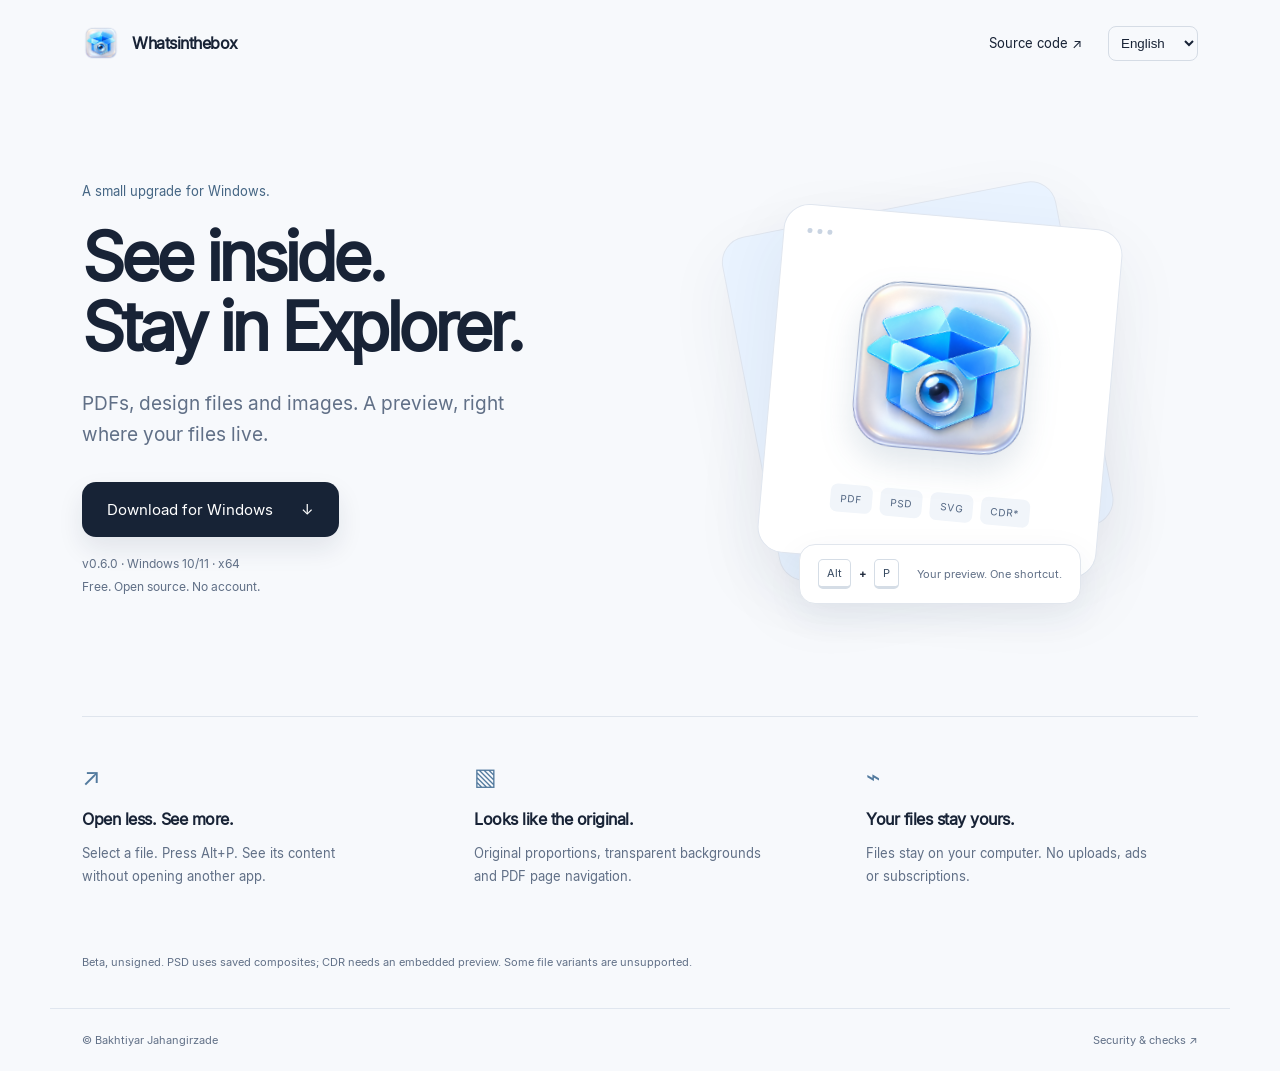
==== website/index.html @ a30ff637 "Add local font specimens and full-height installer portrait" ====
<!doctype html>
<html lang="en"><head><meta charset="utf-8"><meta name="viewport" content="width=device-width,initial-scale=1"><meta name="description" content="Free, open-source Windows file previews. PDF, PSD, SVG, images and saved CDR previews."><title>Whatsinthebox — See inside your files</title><link rel="icon" href="assets/icon.png"><link rel="stylesheet" href="style.css"></head>
<body><nav><a class="brand" href="./"><img src="assets/icon.png" alt="" width="38" height="38">Whatsinthebox</a><div><a class="source" href="https://github.com/bakhtiyarjahangirzade/Whatsinthebox" data-i="source">Source code ↗</a><select id="language" aria-label="Language"><option value="en">English</option><option value="ru">Русский</option><option value="de">Deutsch</option><option value="zh">简体中文</option><option value="tr">Türkçe</option></select></div></nav>
<main><section class="hero"><div class="intro"><p class="eyebrow" data-i="eyebrow">A small upgrade for Windows.</p><h1 data-i="title">See inside.<br>Stay in Explorer.</h1><p class="description" data-i="description">PDFs, design files and images. A preview, right where your files live.</p><a id="download" class="download" href="https://github.com/bakhtiyarjahangirzade/Whatsinthebox/releases/download/v0.6.0/Whatsinthebox-0.6.0-Setup.exe"><span data-i="download">Download for Windows</span><span aria-hidden="true">↓</span></a><p class="requirements"><span id="version">v0.6.0</span> · Windows 10/11 · x64<br><span data-i="free">Free. Open source. No account.</span></p></div><div class="visual" aria-label="Illustration of file previews"><div class="sheet back"></div><div class="sheet front"><div class="paperbar"><i></i><i></i><i></i></div><img src="assets/icon.png" alt="Whatsinthebox" width="210" height="210"><div class="formatline"><span>PDF</span><span>PSD</span><span>SVG</span><span>CDR*</span></div></div><div class="shortcut"><kbd>Alt</kbd><b>+</b><kbd>P</kbd><span data-i="shortcut">Your preview. One shortcut.</span></div></div></section>
<section class="details"><article><span class="symbol">↗</span><h2 data-i="oneTitle">Open less. See more.</h2><p data-i="oneBody">Select a file. Press Alt+P. See its content without opening another app.</p></article><article><span class="symbol">▧</span><h2 data-i="twoTitle">Looks like the original.</h2><p data-i="twoBody">Original proportions, transparent backgrounds and PDF page navigation.</p></article><article><span class="symbol">⌁</span><h2 data-i="threeTitle">Your files stay yours.</h2><p data-i="threeBody">Files stay on your computer. No uploads, ads or subscriptions.</p></article></section>
<p class="fineprint" data-i="limits">Beta, unsigned. PSD uses saved composites; CDR needs an embedded preview. Some file variants are unsupported.</p></main>
<footer><span>© Bakhtiyar Jahangirzade</span><a href="https://github.com/bakhtiyarjahangirzade/Whatsinthebox/blob/main/docs/SECURITY-CHECKS.md" data-i="security">Security & checks ↗</a></footer><script src="app.js"></script></body></html>
---- website/style.css ----
@font-face{font-family:Inter;src:url(assets/Inter.ttf);font-display:swap}*{box-sizing:border-box}body{margin:0;color:#182336;background:#f7f9fc;font-family:Inter,-apple-system,BlinkMacSystemFont,"Segoe UI",sans-serif}a{color:inherit;text-decoration:none}nav,footer{max-width:1180px;margin:auto;display:flex;align-items:center;justify-content:space-between;padding:24px 32px}nav .brand{display:flex;align-items:center;gap:12px;font-weight:650;letter-spacing:-.5px}nav>div{display:flex;gap:26px;align-items:center}.source{font-size:13px}select{background:transparent;border:1px solid #d5dce5;border-radius:8px;padding:8px;color:inherit;cursor:pointer}main{max-width:1180px;margin:auto;padding:0 32px}.hero{display:grid;grid-template-columns:1.05fr 1fr;gap:60px;align-items:center;min-height:630px;padding:54px 0 74px}.eyebrow{color:#456684;font-size:13px;margin:0 0 24px}h1{font-size:clamp(45px,5.2vw,72px);font-weight:650;line-height:1.05;letter-spacing:-4px;margin:0 0 26px}.description{font-size:19px;line-height:1.6;color:#617087;max-width:430px;margin:0 0 32px}.download{display:inline-flex;gap:28px;align-items:center;background:#172336;color:#fff;padding:18px 25px;border-radius:14px;font-size:15px;box-shadow:0 12px 26px #14244018;transition:transform .18s,background .18s}.download:hover{background:#26507c;transform:translateY(-2px)}.requirements{font-size:12px;line-height:1.9;color:#617087;margin:16px 0 0}.visual{height:430px;position:relative;display:flex;align-items:center;justify-content:center}.sheet{position:absolute;width:340px;height:350px;border-radius:26px;background:#fff;border:1px solid #e0e6ef;box-shadow:0 26px 70px #263b5712}.sheet.back{transform:rotate(-11deg) translate(-20px,-14px);background:#e9f3ff}.sheet.front{transform:rotate(5deg);display:flex;align-items:center;flex-direction:column;padding:23px}.paperbar{display:flex;gap:5px;align-self:flex-start;margin-bottom:18px}.paperbar i{width:5px;height:5px;border-radius:50%;background:#c9d4e2}.sheet img{object-fit:contain;filter:drop-shadow(0 16px 16px #2b557524)}.formatline{display:flex;gap:8px;margin-top:19px;font-size:10px;letter-spacing:1px;color:#526682}.formatline span{padding:8px 10px;background:#f1f5fa;border-radius:7px}.shortcut{position:absolute;bottom:2px;background:#fff;border:1px solid #e1e6ed;border-radius:16px;padding:14px 18px;display:flex;align-items:center;gap:8px;font-size:11px;box-shadow:0 12px 36px #1c3a6410}.shortcut span{margin-left:10px;color:#617087}kbd{font-family:inherit;border:1px solid #d5dde6;border-bottom-width:3px;border-radius:5px;padding:6px 8px;color:#384b62}.details{border-top:1px solid #dfe5ed;display:grid;grid-template-columns:repeat(3,1fr);gap:60px;padding:45px 0}.details h2{font-size:16px;letter-spacing:-.5px;margin:18px 0 12px}.details p{font-size:13px;line-height:1.8;color:#617087;max-width:290px}.symbol{font-size:24px;color:#527a9e}.fineprint{font-size:11px;line-height:1.8;color:#617087;max-width:760px;margin:6px 0 35px}footer{border-top:1px solid #e0e6ef;font-size:11px;color:#617087}a:focus-visible,select:focus-visible{outline:3px solid #007aff;outline-offset:5px}a:hover{text-decoration:underline}.download:hover{text-decoration:none}*{scrollbar-color:#a9b9cc #f7f9fc;scrollbar-width:thin}@media(max-width:760px){nav,footer{padding:20px}.source{display:none}main{padding:0 24px}.hero{grid-template-columns:1fr;gap:30px;padding:48px 0 35px;text-align:center}.intro{display:flex;flex-direction:column;align-items:center}h1{letter-spacing:-2px}.description{font-size:17px}.visual{height:370px}.sheet{width:280px;height:300px}.sheet img{width:170px;height:170px}.shortcut{font-size:10px;padding:10px}.details{grid-template-columns:1fr;gap:24px;padding:30px 0}.details article{max-width:450px}.details p{max-width:unset}.fineprint{font-size:11px}footer{gap:25px;align-items:flex-start}.download{width:100%;max-width:350px;justify-content:space-between}}@media(prefers-reduced-motion:reduce){*{transition:none!important}}
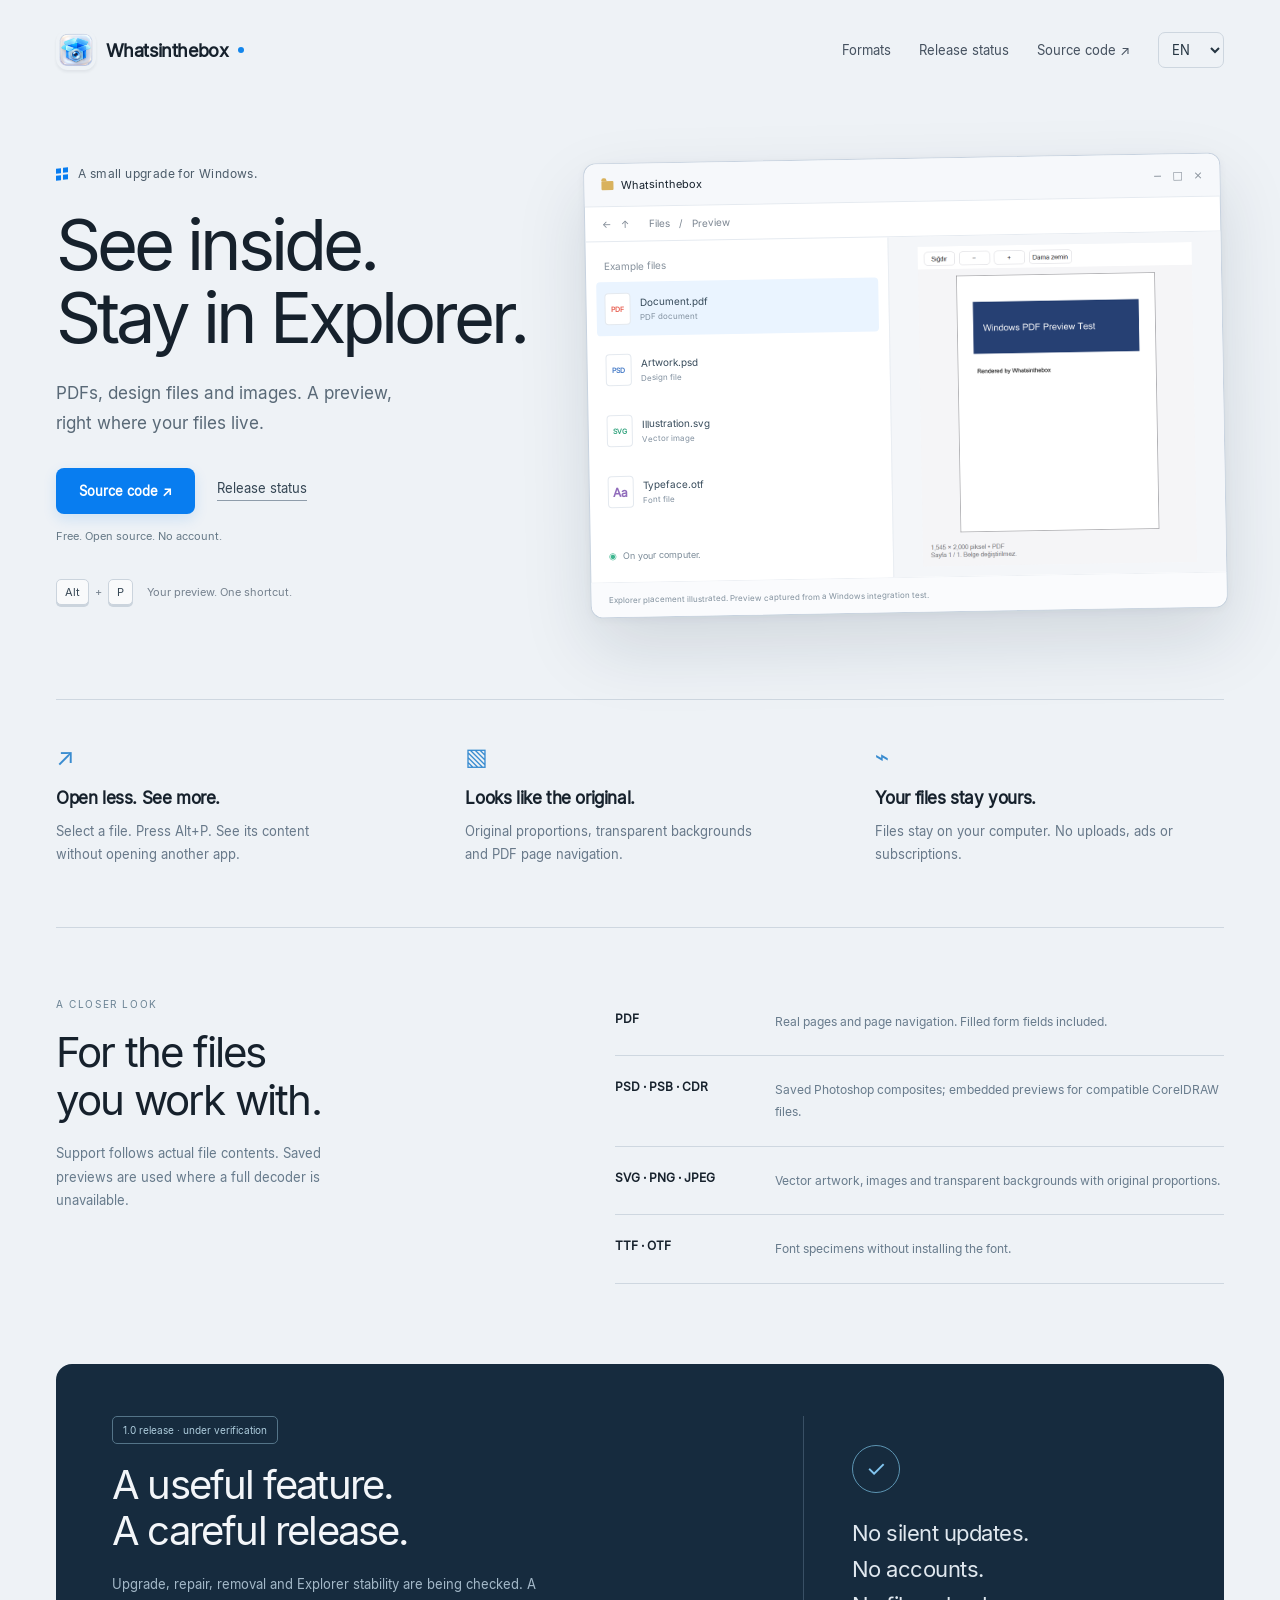
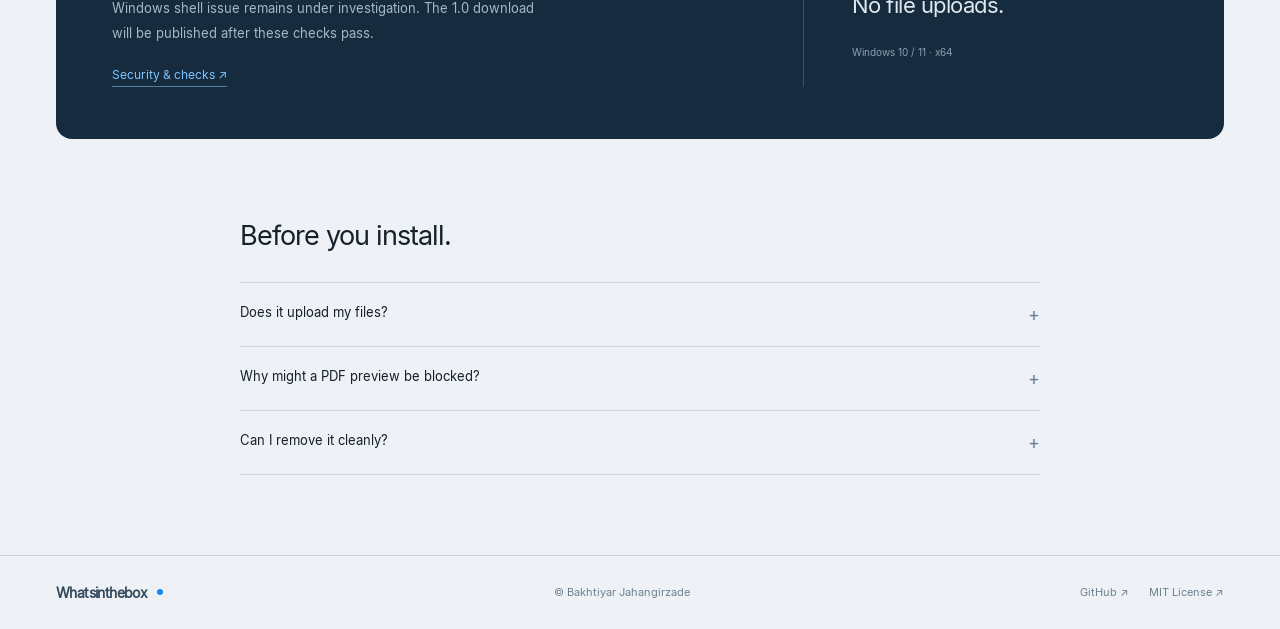
==== commit 21134cf9: "Prepare release verification, simplify packaging, and refresh project presentation" ====
--- a/website/index.html
+++ b/website/index.html
@@ -1,7 +1,26 @@
 <!doctype html>
-<html lang="en"><head><meta charset="utf-8"><meta name="viewport" content="width=device-width,initial-scale=1"><meta name="description" content="Free, open-source Windows file previews. PDF, PSD, SVG, images and saved CDR previews."><title>Whatsinthebox — See inside your files</title><link rel="icon" href="assets/icon.png"><link rel="stylesheet" href="style.css"></head>
-<body><nav><a class="brand" href="./"><img src="assets/icon.png" alt="" width="38" height="38">Whatsinthebox</a><div><a class="source" href="https://github.com/bakhtiyarjahangirzade/Whatsinthebox" data-i="source">Source code ↗</a><select id="language" aria-label="Language"><option value="en">English</option><option value="ru">Русский</option><option value="de">Deutsch</option><option value="zh">简体中文</option><option value="tr">Türkçe</option></select></div></nav>
-<main><section class="hero"><div class="intro"><p class="eyebrow" data-i="eyebrow">A small upgrade for Windows.</p><h1 data-i="title">See inside.<br>Stay in Explorer.</h1><p class="description" data-i="description">PDFs, design files and images. A preview, right where your files live.</p><a id="download" class="download" href="https://github.com/bakhtiyarjahangirzade/Whatsinthebox/releases/download/v0.6.0/Whatsinthebox-0.6.0-Setup.exe"><span data-i="download">Download for Windows</span><span aria-hidden="true">↓</span></a><p class="requirements"><span id="version">v0.6.0</span> · Windows 10/11 · x64<br><span data-i="free">Free. Open source. No account.</span></p></div><div class="visual" aria-label="Illustration of file previews"><div class="sheet back"></div><div class="sheet front"><div class="paperbar"><i></i><i></i><i></i></div><img src="assets/icon.png" alt="Whatsinthebox" width="210" height="210"><div class="formatline"><span>PDF</span><span>PSD</span><span>SVG</span><span>CDR*</span></div></div><div class="shortcut"><kbd>Alt</kbd><b>+</b><kbd>P</kbd><span data-i="shortcut">Your preview. One shortcut.</span></div></div></section>
-<section class="details"><article><span class="symbol">↗</span><h2 data-i="oneTitle">Open less. See more.</h2><p data-i="oneBody">Select a file. Press Alt+P. See its content without opening another app.</p></article><article><span class="symbol">▧</span><h2 data-i="twoTitle">Looks like the original.</h2><p data-i="twoBody">Original proportions, transparent backgrounds and PDF page navigation.</p></article><article><span class="symbol">⌁</span><h2 data-i="threeTitle">Your files stay yours.</h2><p data-i="threeBody">Files stay on your computer. No uploads, ads or subscriptions.</p></article></section>
-<p class="fineprint" data-i="limits">Beta, unsigned. PSD uses saved composites; CDR needs an embedded preview. Some file variants are unsupported.</p></main>
-<footer><span>© Bakhtiyar Jahangirzade</span><a href="https://github.com/bakhtiyarjahangirzade/Whatsinthebox/blob/main/docs/SECURITY-CHECKS.md" data-i="security">Security & checks ↗</a></footer><script src="app.js"></script></body></html>+<html lang="en">
+<head>
+ <meta charset="utf-8"><meta name="viewport" content="width=device-width,initial-scale=1">
+ <meta name="description" content="Whatsinthebox brings local file previews to Windows Explorer. Free, open source, and designed to stay out of your way.">
+ <meta name="theme-color" content="#eef2f6"><meta property="og:title" content="Whatsinthebox — See inside. Stay in Explorer.">
+ <meta property="og:description" content="Local previews for PDFs, artwork, images and fonts. Built for Windows.">
+ <title>Whatsinthebox — Windows file previews</title><link rel="icon" href="assets/icon.png">
+ <link rel="preload" href="assets/Inter.ttf" as="font" type="font/ttf" crossorigin><link rel="stylesheet" href="style.css">
+</head>
+<body>
+<a class="skip" href="#main">Skip to content</a>
+<header class="navigation"><a class="brand" href="/" aria-label="Whatsinthebox home"><img src="assets/icon.png" width="40" height="40" alt="">Whatsinthebox<span class="brand-dot"></span></a><nav aria-label="Main"><a href="#formats" data-i="formats">Formats</a><a href="#release" data-i="releaseNav">Release status</a><a class="github" href="https://github.com/bakhtiyarjahangirzade/Whatsinthebox" data-i="source">Source code ↗</a><select id="language" aria-label="Language"><option value="en">EN</option><option value="ru">RU</option><option value="de">DE</option><option value="zh">中文</option><option value="tr">TR</option></select></nav></header>
+<main id="main">
+ <section class="hero">
+  <div class="hero-copy"><div class="platform"><span class="windows-mark" aria-hidden="true"><i></i><i></i><i></i><i></i></span><span data-i="eyebrow">A small upgrade for Windows.</span></div><h1 data-i="title">See inside.<br>Stay in Explorer.</h1><p class="lede" data-i="description">PDFs, design files and images. A preview, right where your files live.</p><div class="actions"><a class="primary" id="download" href="https://github.com/bakhtiyarjahangirzade/Whatsinthebox" data-i="source">Source code ↗</a><a class="secondary" href="#release" data-i="releaseNav">Release status</a></div><p class="micro" data-i="free">Free. Open source. No account.</p><div class="shortcut"><kbd>Alt</kbd><span>+</span><kbd>P</kbd><span data-i="shortcut">Your preview. One shortcut.</span></div></div>
+  <figure class="product"><div class="window-head"><span class="window-title"><span class="folder" aria-hidden="true"></span>Whatsinthebox</span><span class="window-controls" aria-hidden="true">− &nbsp; □ &nbsp; ×</span></div><div class="window-address"><span aria-hidden="true">← &nbsp; ↑</span><span>Files &nbsp; / &nbsp; Preview</span></div><div class="window-content"><div class="sample-files"><div class="sample-heading" data-i="sampleFiles">Example files</div><div class="file selected"><span class="file-icon pdf">PDF</span><span>Document.pdf<small>PDF document</small></span></div><div class="file"><span class="file-icon psd">PSD</span><span>Artwork.psd<small>Design file</small></span></div><div class="file"><span class="file-icon svg">SVG</span><span>Illustration.svg<small>Vector image</small></span></div><div class="file"><span class="file-icon font">Aa</span><span>Typeface.otf<small>Font file</small></span></div><div class="local-note"><span aria-hidden="true">◉</span><span data-i="local">On your computer.</span></div></div><div class="preview"><img src="assets/preview.png" alt="PDF preview control captured during a Windows integration test" width="650" height="760"></div></div><figcaption data-i="capture">Explorer placement illustrated. Preview image captured from a Windows integration test.</figcaption></figure>
+ </section>
+ <section class="benefits" aria-label="Features"><article><span class="feature-icon" aria-hidden="true">↗</span><h2 data-i="oneTitle">Open less. See more.</h2><p data-i="oneBody">Select a file. Press Alt+P. See its content without opening another app.</p></article><article><span class="feature-icon" aria-hidden="true">▧</span><h2 data-i="twoTitle">Looks like the original.</h2><p data-i="twoBody">Original proportions, transparent backgrounds and PDF page navigation.</p></article><article><span class="feature-icon" aria-hidden="true">⌁</span><h2 data-i="threeTitle">Your files stay yours.</h2><p data-i="threeBody">Files stay on your computer. No uploads, ads or subscriptions.</p></article></section>
+ <section id="formats" class="formats"><div><p class="eyebrow" data-i="formatEyebrow">A closer look</p><h2 data-i="formatTitle">For the files<br>you work with.</h2><p data-i="formatNote">Support follows the file's actual contents. Saved previews are used where a full decoder is unavailable.</p></div><dl><div><dt>PDF</dt><dd data-i="pdfDescription">Real pages and page navigation. Filled form fields included.</dd></div><div><dt>PSD · PSB · CDR</dt><dd data-i="designDescription">Saved composites for Photoshop; embedded previews for compatible CorelDRAW files.</dd></div><div><dt>SVG · PNG · JPEG</dt><dd data-i="imageDescription">Vector artwork, images and transparent backgrounds, with original proportions.</dd></div><div><dt>TTF · OTF</dt><dd data-i="fontDescription">A font specimen, without installing the font.</dd></div></dl></section>
+ <section id="release" class="release"><div><span class="status-label" data-i="status">1.0 release · under verification</span><h2 data-i="releaseTitle">A useful feature.<br>A careful release.</h2><p data-i="releaseBody">The next installer is being checked for upgrade, repair, removal and Explorer stability. A Windows shell issue remains under investigation. A 1.0 download will be published after those checks pass.</p><a href="https://github.com/bakhtiyarjahangirzade/Whatsinthebox/blob/main/docs/verification.md" data-i="security">Security & checks ↗</a></div><aside><span class="release-symbol" aria-hidden="true">✓</span><p data-i="releaseAside">No silent updates.<br>No accounts.<br>No file uploads.</p><span class="release-platform">Windows 10 / 11 · x64</span></aside></section>
+ <section class="faq"><h2 data-i="faqTitle">Before you install.</h2><details><summary data-i="faq1">Does it upload my files?</summary><p data-i="faq1Answer">No. Preview rendering stays local. The update checker only requests public release metadata from GitHub.</p></details><details><summary data-i="faq2">Why might a PDF preview be blocked?</summary><p data-i="faq2Answer">Windows can block downloaded files before invoking a preview handler. A per-file permission action is available for PDFs you trust. Password-protected and damaged files may need separate handling.</p></details><details><summary data-i="faq3">Can I remove it cleanly?</summary><p data-i="faq3Answer">The installer includes an uninstaller and restores the preview registrations it replaced. The new release must pass clean-install, upgrade, repair and removal checks before 1.0.</p></details></section>
+</main>
+<footer><a class="brand" href="/">Whatsinthebox<span class="brand-dot"></span></a><span>© Bakhtiyar Jahangirzade</span><div><a href="https://github.com/bakhtiyarjahangirzade/Whatsinthebox">GitHub ↗</a><a href="https://github.com/bakhtiyarjahangirzade/Whatsinthebox/blob/main/LICENSE">MIT License ↗</a></div></footer>
+<script src="app.js" defer></script>
+</body></html>
--- a/website/style.css
+++ b/website/style.css
@@ -1 +1,4 @@
-@font-face{font-family:Inter;src:url(assets/Inter.ttf);font-display:swap}*{box-sizing:border-box}body{margin:0;color:#182336;background:#f7f9fc;font-family:Inter,-apple-system,BlinkMacSystemFont,"Segoe UI",sans-serif}a{color:inherit;text-decoration:none}nav,footer{max-width:1180px;margin:auto;display:flex;align-items:center;justify-content:space-between;padding:24px 32px}nav .brand{display:flex;align-items:center;gap:12px;font-weight:650;letter-spacing:-.5px}nav>div{display:flex;gap:26px;align-items:center}.source{font-size:13px}select{background:transparent;border:1px solid #d5dce5;border-radius:8px;padding:8px;color:inherit;cursor:pointer}main{max-width:1180px;margin:auto;padding:0 32px}.hero{display:grid;grid-template-columns:1.05fr 1fr;gap:60px;align-items:center;min-height:630px;padding:54px 0 74px}.eyebrow{color:#456684;font-size:13px;margin:0 0 24px}h1{font-size:clamp(45px,5.2vw,72px);font-weight:650;line-height:1.05;letter-spacing:-4px;margin:0 0 26px}.description{font-size:19px;line-height:1.6;color:#617087;max-width:430px;margin:0 0 32px}.download{display:inline-flex;gap:28px;align-items:center;background:#172336;color:#fff;padding:18px 25px;border-radius:14px;font-size:15px;box-shadow:0 12px 26px #14244018;transition:transform .18s,background .18s}.download:hover{background:#26507c;transform:translateY(-2px)}.requirements{font-size:12px;line-height:1.9;color:#617087;margin:16px 0 0}.visual{height:430px;position:relative;display:flex;align-items:center;justify-content:center}.sheet{position:absolute;width:340px;height:350px;border-radius:26px;background:#fff;border:1px solid #e0e6ef;box-shadow:0 26px 70px #263b5712}.sheet.back{transform:rotate(-11deg) translate(-20px,-14px);background:#e9f3ff}.sheet.front{transform:rotate(5deg);display:flex;align-items:center;flex-direction:column;padding:23px}.paperbar{display:flex;gap:5px;align-self:flex-start;margin-bottom:18px}.paperbar i{width:5px;height:5px;border-radius:50%;background:#c9d4e2}.sheet img{object-fit:contain;filter:drop-shadow(0 16px 16px #2b557524)}.formatline{display:flex;gap:8px;margin-top:19px;font-size:10px;letter-spacing:1px;color:#526682}.formatline span{padding:8px 10px;background:#f1f5fa;border-radius:7px}.shortcut{position:absolute;bottom:2px;background:#fff;border:1px solid #e1e6ed;border-radius:16px;padding:14px 18px;display:flex;align-items:center;gap:8px;font-size:11px;box-shadow:0 12px 36px #1c3a6410}.shortcut span{margin-left:10px;color:#617087}kbd{font-family:inherit;border:1px solid #d5dde6;border-bottom-width:3px;border-radius:5px;padding:6px 8px;color:#384b62}.details{border-top:1px solid #dfe5ed;display:grid;grid-template-columns:repeat(3,1fr);gap:60px;padding:45px 0}.details h2{font-size:16px;letter-spacing:-.5px;margin:18px 0 12px}.details p{font-size:13px;line-height:1.8;color:#617087;max-width:290px}.symbol{font-size:24px;color:#527a9e}.fineprint{font-size:11px;line-height:1.8;color:#617087;max-width:760px;margin:6px 0 35px}footer{border-top:1px solid #e0e6ef;font-size:11px;color:#617087}a:focus-visible,select:focus-visible{outline:3px solid #007aff;outline-offset:5px}a:hover{text-decoration:underline}.download:hover{text-decoration:none}*{scrollbar-color:#a9b9cc #f7f9fc;scrollbar-width:thin}@media(max-width:760px){nav,footer{padding:20px}.source{display:none}main{padding:0 24px}.hero{grid-template-columns:1fr;gap:30px;padding:48px 0 35px;text-align:center}.intro{display:flex;flex-direction:column;align-items:center}h1{letter-spacing:-2px}.description{font-size:17px}.visual{height:370px}.sheet{width:280px;height:300px}.sheet img{width:170px;height:170px}.shortcut{font-size:10px;padding:10px}.details{grid-template-columns:1fr;gap:24px;padding:30px 0}.details article{max-width:450px}.details p{max-width:unset}.fineprint{font-size:11px}footer{gap:25px;align-items:flex-start}.download{width:100%;max-width:350px;justify-content:space-between}}@media(prefers-reduced-motion:reduce){*{transition:none!important}}+@font-face{font-family:Inter;src:url('assets/Inter.ttf') format('truetype');font-display:swap}*{box-sizing:border-box}html{scroll-behavior:smooth;scroll-padding-top:90px}body{margin:0;background:#eef2f6;color:#16212c;font-family:Inter,system-ui,sans-serif;-webkit-font-smoothing:antialiased}a{color:inherit;text-decoration:none}button,a,select,summary{-webkit-tap-highlight-color:transparent}a,select,summary{cursor:pointer}a:focus-visible,select:focus-visible,summary:focus-visible{outline:3px solid #087df0;outline-offset:5px;border-radius:4px}.skip{position:fixed;top:8px;left:8px;background:#142331;color:white;padding:12px;z-index:10;transform:translateY(-150%)}.skip:focus{transform:none}.navigation{max-width:1360px;margin:auto;display:flex;align-items:center;justify-content:space-between;padding:30px 56px}.brand{display:flex;gap:10px;align-items:center;font-weight:650;font-size:18px;letter-spacing:-.6px}.brand img{border-radius:12px;box-shadow:0 2px 3px #202b3612}.brand-dot{width:6px;height:6px;border-radius:50%;background:#1386ec;align-self:center}nav{display:flex;align-items:center;gap:28px;font-size:13px;color:#465260}nav a:hover{color:#087df0}select{border:1px solid #cdd6df;padding:8px 9px;background:transparent;border-radius:7px;font:inherit;color:#253542}main{max-width:1360px;margin:auto;padding:0 56px}.hero{display:grid;grid-template-columns:.86fr 1.14fr;gap:50px;align-items:center;padding:58px 0 86px}.platform{display:flex;align-items:center;gap:10px;color:#4c5c6a;font-size:12px;letter-spacing:.4px}.windows-mark{display:grid;grid-template-columns:5px 5px;gap:2px;transform:skewY(-8deg)}.windows-mark i{height:5px;background:#087df0}.hero h1{font-size:clamp(46px,5.5vw,76px);font-weight:560;letter-spacing:-4px;line-height:1.04;margin:27px 0 25px}.lede{font-size:17px;line-height:1.75;color:#596977;max-width:360px;margin:0}.actions{display:flex;align-items:center;gap:22px;margin:29px 0 15px}.primary{background:#087df0;color:white;padding:15px 23px;border-radius:8px;font-weight:600;font-size:13px;box-shadow:0 5px 14px #087df024;transition:background .2s,transform .2s}.primary:hover{background:#0066d1;transform:translateY(-2px)}.secondary{font-size:13px;color:#354654;border-bottom:1px solid #8e9caa;padding-bottom:4px}.micro{font-size:11px;color:#667987}.shortcut{display:flex;align-items:center;gap:6px;margin-top:36px;font-size:11px;color:#75818e}.shortcut span:last-child{margin-left:8px}kbd{font-family:inherit;background:#f9fafb;border:1px solid #cbd4dd;box-shadow:0 2px #cbd4dd;padding:5px 8px;border-radius:5px;color:#354654;font-size:11px}.product{margin:0;box-shadow:0 30px 70px #10294121,0 2px 8px #1029410c;border:1px solid #c7d2df;border-radius:12px;background:#fff;transform:rotate(-1deg)}.window-head{display:flex;justify-content:space-between;align-items:center;padding:14px 17px;font-size:11px;background:#f6f8fb;border-radius:12px 12px 0 0}.window-title{display:flex;align-items:center;gap:7px}.folder{width:12px;height:9px;background:#d9b25d;border-radius:1px;position:relative}.folder:before{content:'';position:absolute;left:0;top:-3px;width:5px;height:3px;background:#d9b25d;border-radius:2px 2px 0 0}.window-controls{color:#87909a;font-family:system-ui}.window-address{display:flex;gap:20px;padding:11px 17px;border-top:1px solid #e5eaf0;border-bottom:1px solid #e5eaf0;color:#7b8591;font-size:10px}.window-content{display:grid;grid-template-columns:.95fr 1.05fr;min-height:330px}.sample-files{padding:18px 10px 12px}.sample-heading{font-size:10px;color:#86919c;padding:0 8px 10px}.file{display:flex;gap:9px;align-items:center;padding:11px 8px;font-size:10px;border-radius:4px;color:#364a5a;margin-bottom:7px}.file.selected{background:#eaf4ff}.file small{display:block;font-size:8px;margin-top:4px;color:#81909f}.file-icon{width:26px;height:32px;border-radius:4px;background:#fff;border:1px solid #e4e9ef;display:grid;place-items:center;font-size:7px;font-weight:750}.pdf{color:#e86153}.psd{color:#467bc7}.svg{color:#32a37e}.font{color:#906bbb;font-size:12px}.local-note{display:flex;gap:6px;font-size:9px;color:#7b8b98;padding:24px 8px 0}.local-note>span:first-child{color:#3eb690}.preview{border-left:1px solid #e9edf2;background:#f4f6f9;padding:10px;display:grid;place-items:center}.preview img{width:100%;height:auto;max-height:320px;object-fit:contain;border-radius:4px}figcaption{font-size:8px;line-height:1.5;color:#81909d;padding:11px 17px;border-top:1px solid #edf0f4;background:#fafbfd;border-radius:0 0 12px 12px}.benefits{display:grid;grid-template-columns:repeat(3,1fr);gap:60px;border-top:1px solid #ced7e0;padding:42px 0 60px}.feature-icon{font-size:24px;color:#398cd0}.benefits h2{font-size:17px;font-weight:600;letter-spacing:-.4px;margin:17px 0 12px}.benefits p{font-size:13px;line-height:1.8;color:#68798a;margin:0;max-width:300px}.formats{display:grid;grid-template-columns:1fr 1.3fr;gap:90px;padding:60px 0 80px;border-top:1px solid #ced7e0}.eyebrow{font-size:10px;letter-spacing:1.6px;text-transform:uppercase;color:#6b8394}.formats h2,.release h2{font-size:42px;line-height:1.15;letter-spacing:-1.8px;font-weight:550;margin:18px 0}.formats p:not(.eyebrow){font-size:13px;line-height:1.8;max-width:310px;color:#677b8c}.formats dl{margin:0}.formats dl>div{padding:23px 0;border-bottom:1px solid #ced7e0;display:grid;grid-template-columns:140px 1fr;gap:20px}.formats dt{font-size:12px;font-weight:600}.formats dd{margin:0;font-size:12px;line-height:1.8;color:#697c8d}.release{background:#162b3e;color:#f3f6f9;padding:52px 56px;border-radius:16px;display:grid;grid-template-columns:1.7fr 1fr;gap:70px}.status-label{display:inline-block;border:1px solid #547488;color:#adccdc;padding:7px 10px;border-radius:5px;font-size:10px}.release h2{font-size:40px}.release p{font-size:13px;line-height:1.9;color:#a3b8c8;max-width:440px}.release a{display:inline-block;font-size:12px;color:#7dc3ff;border-bottom:1px solid #547c9b;padding-bottom:4px;margin-top:8px}.release aside{border-left:1px solid #395065;padding-left:48px;display:flex;flex-direction:column;justify-content:center}.release-symbol{display:grid;place-items:center;width:48px;height:48px;border:1px solid #5c94b2;border-radius:50%;font-size:23px;color:#82c5ef}.release aside p{font-size:22px;line-height:1.65;letter-spacing:-.5px;color:#e0e8ef}.release-platform{font-size:10px;color:#89a0b2}.faq{padding:80px 0;max-width:800px;margin:auto}.faq h2{font-size:27px;font-weight:550;letter-spacing:-1px;margin:0 0 30px}.faq details{padding:21px 0;border-top:1px solid #cbd6df}.faq details:last-child{border-bottom:1px solid #cbd6df}.faq summary{font-size:13px;font-weight:550;list-style:none;display:flex;justify-content:space-between;gap:20px}.faq summary:after{content:'+';font-size:18px;color:#678096}.faq details[open] summary:after{content:'−'}.faq details p{font-size:13px;line-height:1.8;color:#687b8d;max-width:650px;padding-right:30px}footer{border-top:1px solid #cad4df;padding:28px 56px;max-width:1360px;margin:auto;display:flex;align-items:center;justify-content:space-between;color:#6d8091;font-size:11px}footer .brand{font-size:14px;color:#344b5e}footer>div{display:flex;gap:20px}
+@media(max-width:1000px){.navigation,main,footer{padding-left:30px;padding-right:30px}.hero{gap:28px}.hero h1{letter-spacing:-2.8px;font-size:56px}.window-content{min-height:280px}.sample-files{padding:12px 7px}.file{padding:8px 5px}.preview img{max-height:265px}.benefits{gap:30px}.formats{gap:35px}.release{padding:40px;gap:35px}.release aside{padding-left:30px}}
+@media(max-width:720px){html{scroll-padding-top:20px}.navigation{padding:20px}.brand{font-size:15px}.brand img{width:31px;height:31px}nav{gap:14px}nav>a:not(.github){display:none}nav .github{font-size:11px}select{padding:6px;font-size:11px}main{padding:0 22px}.hero{grid-template-columns:1fr;padding:40px 0 55px;gap:38px}.hero h1{font-size:57px}.lede{max-width:440px;font-size:16px}.product{transform:none;max-width:500px;width:100%;justify-self:center}.window-content{min-height:300px}.preview img{max-height:300px}.benefits{grid-template-columns:1fr;gap:30px;padding:35px 0 45px}.benefits article{display:grid;grid-template-columns:32px 1fr;gap:0 17px}.benefits h2{margin:0 0 8px}.benefits p{grid-column:2;max-width:none}.formats{grid-template-columns:1fr;gap:20px;padding:40px 0 50px}.formats h2{font-size:37px}.formats dl>div{grid-template-columns:105px 1fr;gap:10px}.release{padding:30px 24px;grid-template-columns:1fr;gap:24px}.release h2{font-size:35px}.release aside{border-left:0;border-top:1px solid #395065;padding:24px 0 0;display:grid;grid-template-columns:48px 1fr;gap:0 20px}.release aside p{font-size:17px;margin:0}.release-platform{grid-column:2;margin-top:10px}.faq{padding:50px 0}.faq h2{font-size:26px}footer{padding:24px 22px;flex-wrap:wrap;gap:20px}footer>span{order:3;width:100%}}
+@media(prefers-reduced-motion:reduce){html{scroll-behavior:auto}*{transition:none!important}}
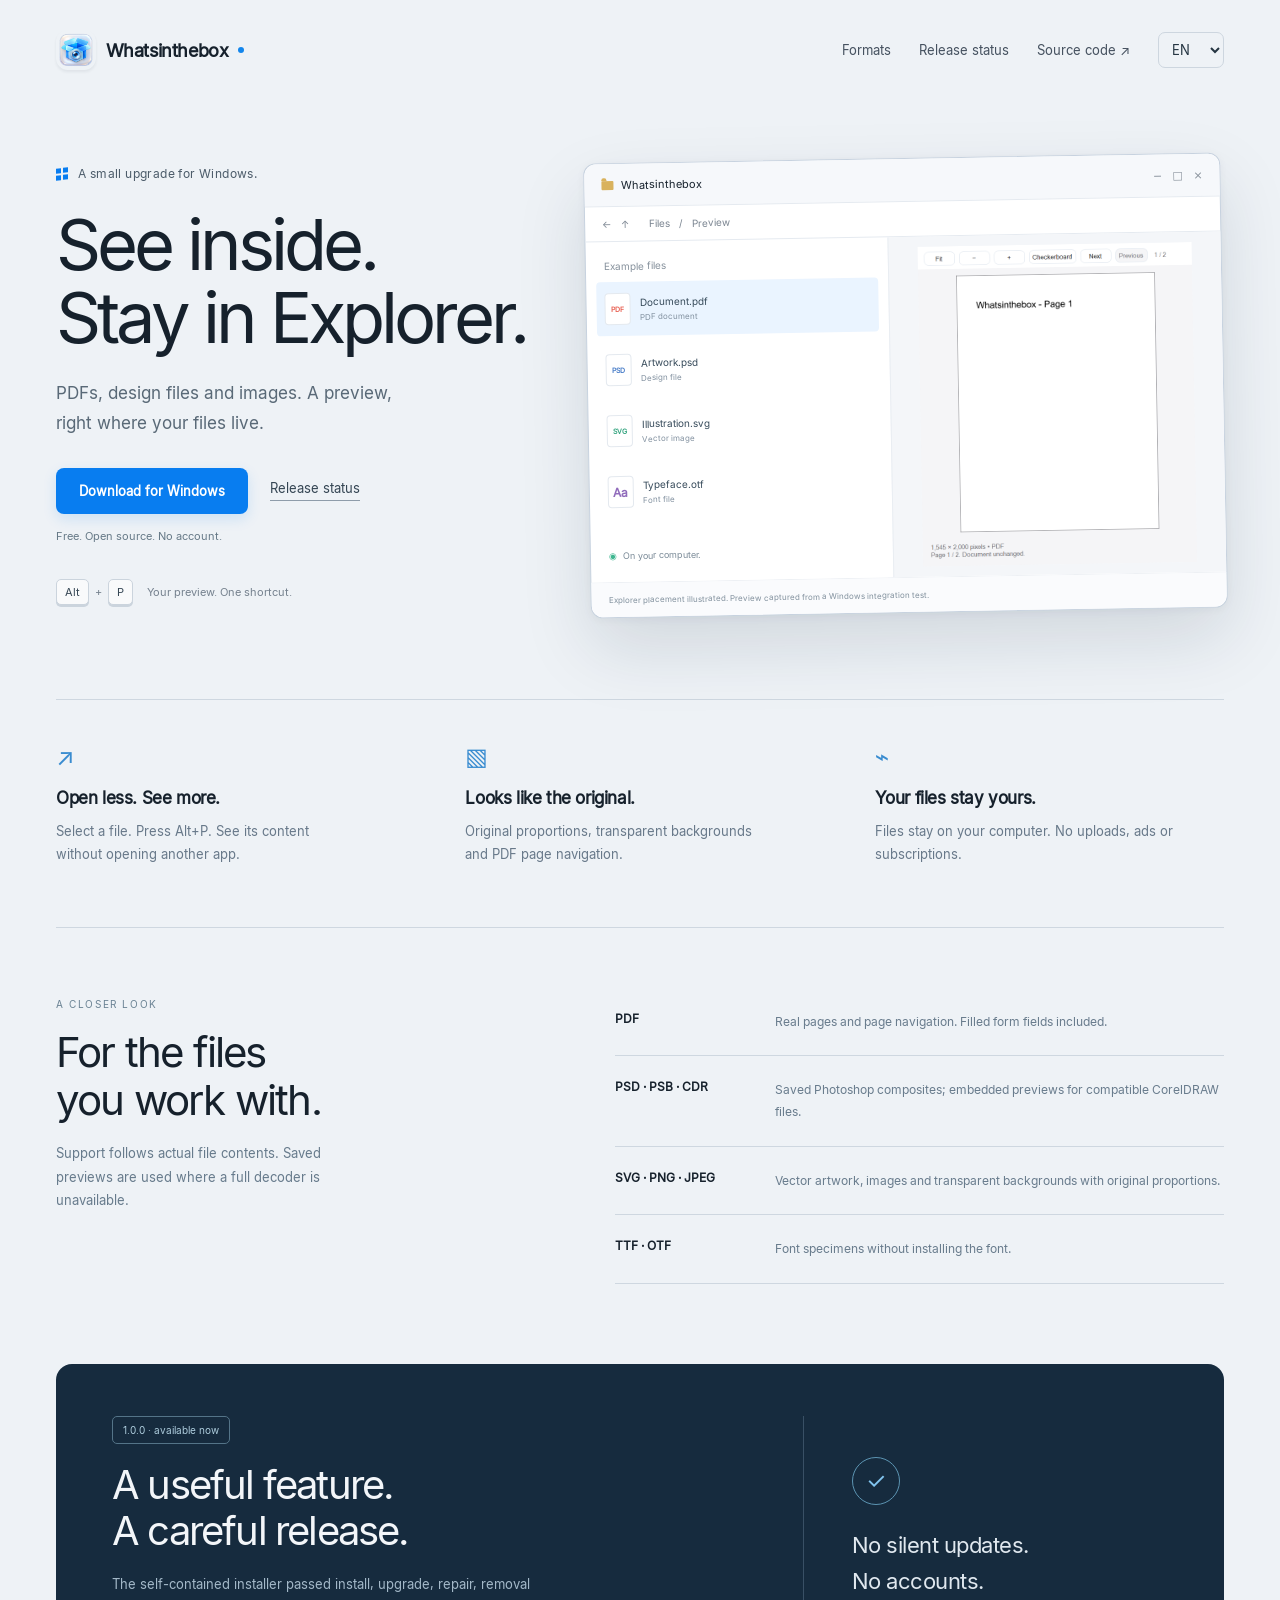
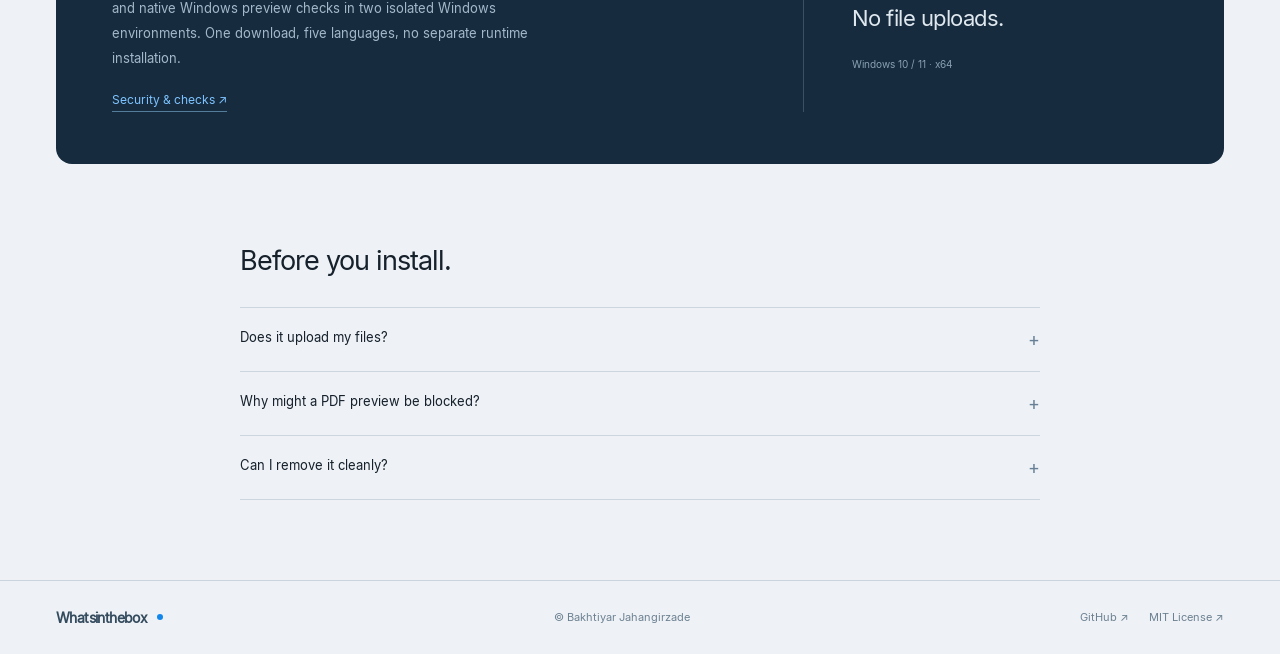
==== commit 6e52e1b4: "Publish version 1.0 verification, screenshots and download page" ====
--- a/website/index.html
+++ b/website/index.html
@@ -2,6 +2,7 @@
 <html lang="en">
 <head>
  <meta charset="utf-8"><meta name="viewport" content="width=device-width,initial-scale=1">
+ <link rel="canonical" href="https://whatsinthebox-app.vercel.app/">
  <meta name="description" content="Whatsinthebox brings local file previews to Windows Explorer. Free, open source, and designed to stay out of your way.">
  <meta name="theme-color" content="#eef2f6"><meta property="og:title" content="Whatsinthebox — See inside. Stay in Explorer.">
  <meta property="og:description" content="Local previews for PDFs, artwork, images and fonts. Built for Windows.">
@@ -13,13 +14,13 @@
 <header class="navigation"><a class="brand" href="/" aria-label="Whatsinthebox home"><img src="assets/icon.png" width="40" height="40" alt="">Whatsinthebox<span class="brand-dot"></span></a><nav aria-label="Main"><a href="#formats" data-i="formats">Formats</a><a href="#release" data-i="releaseNav">Release status</a><a class="github" href="https://github.com/bakhtiyarjahangirzade/Whatsinthebox" data-i="source">Source code ↗</a><select id="language" aria-label="Language"><option value="en">EN</option><option value="ru">RU</option><option value="de">DE</option><option value="zh">中文</option><option value="tr">TR</option></select></nav></header>
 <main id="main">
  <section class="hero">
-  <div class="hero-copy"><div class="platform"><span class="windows-mark" aria-hidden="true"><i></i><i></i><i></i><i></i></span><span data-i="eyebrow">A small upgrade for Windows.</span></div><h1 data-i="title">See inside.<br>Stay in Explorer.</h1><p class="lede" data-i="description">PDFs, design files and images. A preview, right where your files live.</p><div class="actions"><a class="primary" id="download" href="https://github.com/bakhtiyarjahangirzade/Whatsinthebox" data-i="source">Source code ↗</a><a class="secondary" href="#release" data-i="releaseNav">Release status</a></div><p class="micro" data-i="free">Free. Open source. No account.</p><div class="shortcut"><kbd>Alt</kbd><span>+</span><kbd>P</kbd><span data-i="shortcut">Your preview. One shortcut.</span></div></div>
+  <div class="hero-copy"><div class="platform"><span class="windows-mark" aria-hidden="true"><i></i><i></i><i></i><i></i></span><span data-i="eyebrow">A small upgrade for Windows.</span></div><h1 data-i="title">See inside.<br>Stay in Explorer.</h1><p class="lede" data-i="description">PDFs, design files and images. A preview, right where your files live.</p><div class="actions"><a class="primary" id="download" href="https://github.com/bakhtiyarjahangirzade/Whatsinthebox/releases/download/v1.0.0/Whatsinthebox-1.0.0-Setup.exe" data-i="download">Download for Windows</a><a class="secondary" href="#release" data-i="releaseNav">Release status</a></div><p class="micro" data-i="free">Free. Open source. No account.</p><div class="shortcut"><kbd>Alt</kbd><span>+</span><kbd>P</kbd><span data-i="shortcut">Your preview. One shortcut.</span></div></div>
   <figure class="product"><div class="window-head"><span class="window-title"><span class="folder" aria-hidden="true"></span>Whatsinthebox</span><span class="window-controls" aria-hidden="true">− &nbsp; □ &nbsp; ×</span></div><div class="window-address"><span aria-hidden="true">← &nbsp; ↑</span><span>Files &nbsp; / &nbsp; Preview</span></div><div class="window-content"><div class="sample-files"><div class="sample-heading" data-i="sampleFiles">Example files</div><div class="file selected"><span class="file-icon pdf">PDF</span><span>Document.pdf<small>PDF document</small></span></div><div class="file"><span class="file-icon psd">PSD</span><span>Artwork.psd<small>Design file</small></span></div><div class="file"><span class="file-icon svg">SVG</span><span>Illustration.svg<small>Vector image</small></span></div><div class="file"><span class="file-icon font">Aa</span><span>Typeface.otf<small>Font file</small></span></div><div class="local-note"><span aria-hidden="true">◉</span><span data-i="local">On your computer.</span></div></div><div class="preview"><img src="assets/preview.png" alt="PDF preview control captured during a Windows integration test" width="650" height="760"></div></div><figcaption data-i="capture">Explorer placement illustrated. Preview image captured from a Windows integration test.</figcaption></figure>
  </section>
  <section class="benefits" aria-label="Features"><article><span class="feature-icon" aria-hidden="true">↗</span><h2 data-i="oneTitle">Open less. See more.</h2><p data-i="oneBody">Select a file. Press Alt+P. See its content without opening another app.</p></article><article><span class="feature-icon" aria-hidden="true">▧</span><h2 data-i="twoTitle">Looks like the original.</h2><p data-i="twoBody">Original proportions, transparent backgrounds and PDF page navigation.</p></article><article><span class="feature-icon" aria-hidden="true">⌁</span><h2 data-i="threeTitle">Your files stay yours.</h2><p data-i="threeBody">Files stay on your computer. No uploads, ads or subscriptions.</p></article></section>
  <section id="formats" class="formats"><div><p class="eyebrow" data-i="formatEyebrow">A closer look</p><h2 data-i="formatTitle">For the files<br>you work with.</h2><p data-i="formatNote">Support follows the file's actual contents. Saved previews are used where a full decoder is unavailable.</p></div><dl><div><dt>PDF</dt><dd data-i="pdfDescription">Real pages and page navigation. Filled form fields included.</dd></div><div><dt>PSD · PSB · CDR</dt><dd data-i="designDescription">Saved composites for Photoshop; embedded previews for compatible CorelDRAW files.</dd></div><div><dt>SVG · PNG · JPEG</dt><dd data-i="imageDescription">Vector artwork, images and transparent backgrounds, with original proportions.</dd></div><div><dt>TTF · OTF</dt><dd data-i="fontDescription">A font specimen, without installing the font.</dd></div></dl></section>
- <section id="release" class="release"><div><span class="status-label" data-i="status">1.0 release · under verification</span><h2 data-i="releaseTitle">A useful feature.<br>A careful release.</h2><p data-i="releaseBody">The next installer is being checked for upgrade, repair, removal and Explorer stability. A Windows shell issue remains under investigation. A 1.0 download will be published after those checks pass.</p><a href="https://github.com/bakhtiyarjahangirzade/Whatsinthebox/blob/main/docs/verification.md" data-i="security">Security & checks ↗</a></div><aside><span class="release-symbol" aria-hidden="true">✓</span><p data-i="releaseAside">No silent updates.<br>No accounts.<br>No file uploads.</p><span class="release-platform">Windows 10 / 11 · x64</span></aside></section>
- <section class="faq"><h2 data-i="faqTitle">Before you install.</h2><details><summary data-i="faq1">Does it upload my files?</summary><p data-i="faq1Answer">No. Preview rendering stays local. The update checker only requests public release metadata from GitHub.</p></details><details><summary data-i="faq2">Why might a PDF preview be blocked?</summary><p data-i="faq2Answer">Windows can block downloaded files before invoking a preview handler. A per-file permission action is available for PDFs you trust. Password-protected and damaged files may need separate handling.</p></details><details><summary data-i="faq3">Can I remove it cleanly?</summary><p data-i="faq3Answer">The installer includes an uninstaller and restores the preview registrations it replaced. The new release must pass clean-install, upgrade, repair and removal checks before 1.0.</p></details></section>
+ <section id="release" class="release"><div><span class="status-label" data-i="status">1.0.0 · available now</span><h2 data-i="releaseTitle">A useful feature.<br>A careful release.</h2><p data-i="releaseBody">The self-contained installer passed install, upgrade, repair, removal and native Windows preview checks in two isolated Windows environments. One download, five languages, no separate runtime installation.</p><a href="https://github.com/bakhtiyarjahangirzade/Whatsinthebox/blob/main/docs/verification.md" data-i="security">Security & checks ↗</a></div><aside><span class="release-symbol" aria-hidden="true">✓</span><p data-i="releaseAside">No silent updates.<br>No accounts.<br>No file uploads.</p><span class="release-platform">Windows 10 / 11 · x64</span></aside></section>
+ <section class="faq"><h2 data-i="faqTitle">Before you install.</h2><details><summary data-i="faq1">Does it upload my files?</summary><p data-i="faq1Answer">No. Preview rendering stays local. The update checker only requests public release metadata from GitHub.</p></details><details><summary data-i="faq2">Why might a PDF preview be blocked?</summary><p data-i="faq2Answer">Windows can block downloaded files before invoking a preview handler. A per-file permission action is available for PDFs you trust. Password-protected and damaged files may need separate handling.</p></details><details><summary data-i="faq3">Can I remove it cleanly?</summary><p data-i="faq3Answer">Yes. The uninstaller restores the preview registrations it replaced. Clean install, update, repair and removal passed the 1.0 verification.</p></details></section>
 </main>
 <footer><a class="brand" href="/">Whatsinthebox<span class="brand-dot"></span></a><span>© Bakhtiyar Jahangirzade</span><div><a href="https://github.com/bakhtiyarjahangirzade/Whatsinthebox">GitHub ↗</a><a href="https://github.com/bakhtiyarjahangirzade/Whatsinthebox/blob/main/LICENSE">MIT License ↗</a></div></footer>
 <script src="app.js" defer></script>
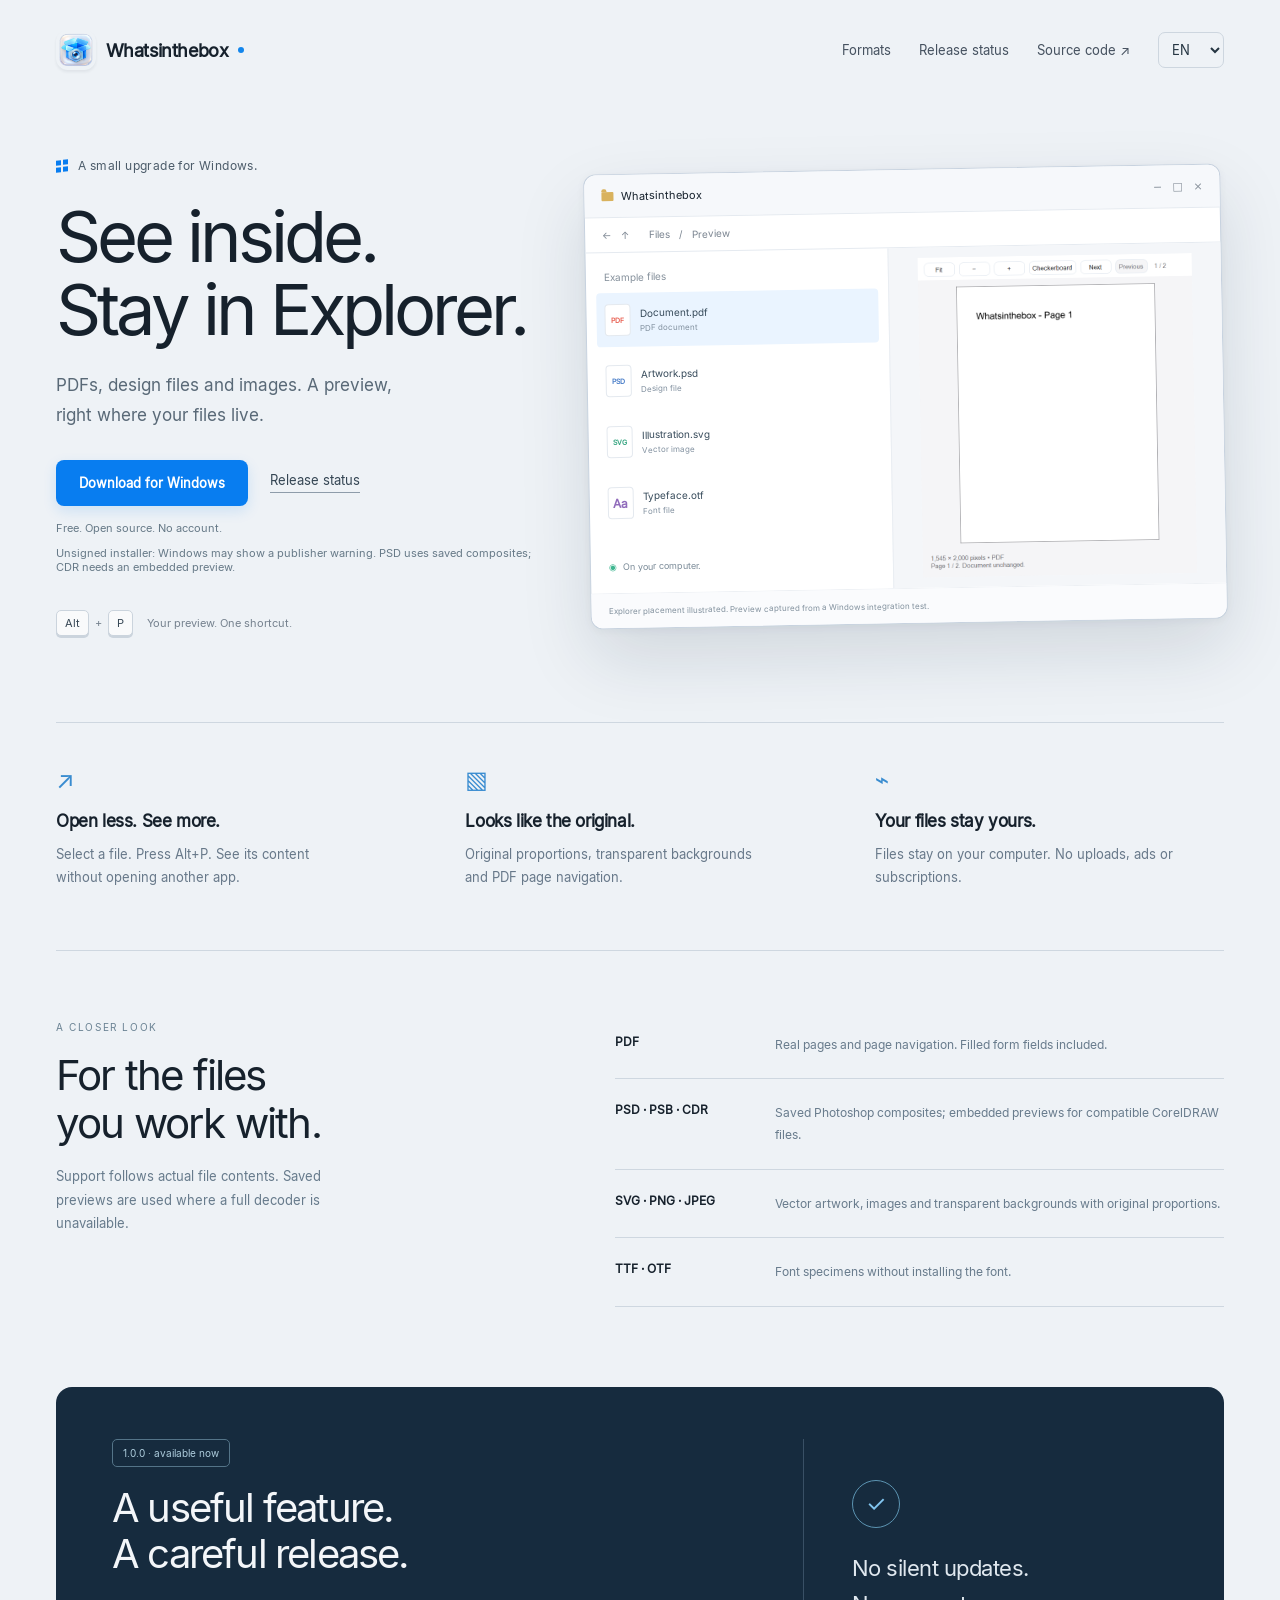
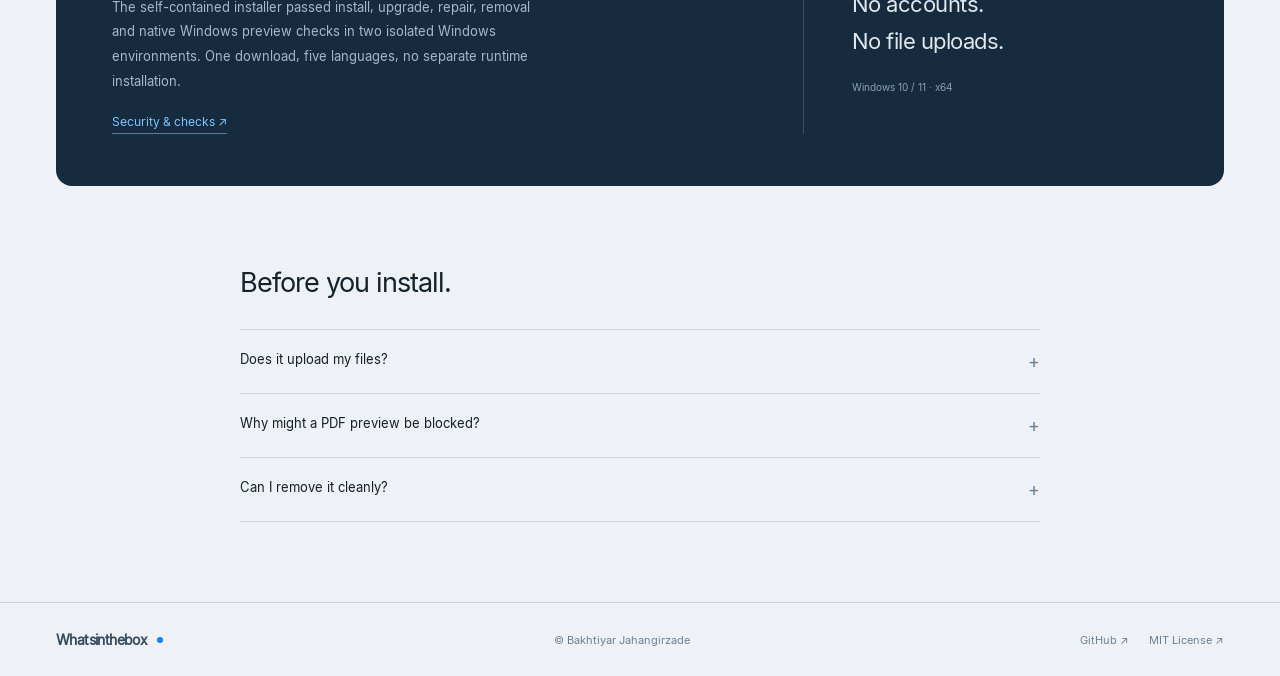
==== commit 68da9ce4: "Show installer signing and format limits before download" ====
--- a/website/index.html
+++ b/website/index.html
@@ -14,7 +14,7 @@
 <header class="navigation"><a class="brand" href="/" aria-label="Whatsinthebox home"><img src="assets/icon.png" width="40" height="40" alt="">Whatsinthebox<span class="brand-dot"></span></a><nav aria-label="Main"><a href="#formats" data-i="formats">Formats</a><a href="#release" data-i="releaseNav">Release status</a><a class="github" href="https://github.com/bakhtiyarjahangirzade/Whatsinthebox" data-i="source">Source code ↗</a><select id="language" aria-label="Language"><option value="en">EN</option><option value="ru">RU</option><option value="de">DE</option><option value="zh">中文</option><option value="tr">TR</option></select></nav></header>
 <main id="main">
  <section class="hero">
-  <div class="hero-copy"><div class="platform"><span class="windows-mark" aria-hidden="true"><i></i><i></i><i></i><i></i></span><span data-i="eyebrow">A small upgrade for Windows.</span></div><h1 data-i="title">See inside.<br>Stay in Explorer.</h1><p class="lede" data-i="description">PDFs, design files and images. A preview, right where your files live.</p><div class="actions"><a class="primary" id="download" href="https://github.com/bakhtiyarjahangirzade/Whatsinthebox/releases/download/v1.0.0/Whatsinthebox-1.0.0-Setup.exe" data-i="download">Download for Windows</a><a class="secondary" href="#release" data-i="releaseNav">Release status</a></div><p class="micro" data-i="free">Free. Open source. No account.</p><div class="shortcut"><kbd>Alt</kbd><span>+</span><kbd>P</kbd><span data-i="shortcut">Your preview. One shortcut.</span></div></div>
+  <div class="hero-copy"><div class="platform"><span class="windows-mark" aria-hidden="true"><i></i><i></i><i></i><i></i></span><span data-i="eyebrow">A small upgrade for Windows.</span></div><h1 data-i="title">See inside.<br>Stay in Explorer.</h1><p class="lede" data-i="description">PDFs, design files and images. A preview, right where your files live.</p><div class="actions"><a class="primary" id="download" href="https://github.com/bakhtiyarjahangirzade/Whatsinthebox/releases/download/v1.0.0/Whatsinthebox-1.0.0-Setup.exe" data-i="download">Download for Windows</a><a class="secondary" href="#release" data-i="releaseNav">Release status</a></div><p class="micro" data-i="free">Free. Open source. No account.</p><p class="micro" data-i="limits">Unsigned installer: Windows may show a publisher warning. PSD uses saved composites; CDR needs an embedded preview.</p><div class="shortcut"><kbd>Alt</kbd><span>+</span><kbd>P</kbd><span data-i="shortcut">Your preview. One shortcut.</span></div></div>
   <figure class="product"><div class="window-head"><span class="window-title"><span class="folder" aria-hidden="true"></span>Whatsinthebox</span><span class="window-controls" aria-hidden="true">− &nbsp; □ &nbsp; ×</span></div><div class="window-address"><span aria-hidden="true">← &nbsp; ↑</span><span>Files &nbsp; / &nbsp; Preview</span></div><div class="window-content"><div class="sample-files"><div class="sample-heading" data-i="sampleFiles">Example files</div><div class="file selected"><span class="file-icon pdf">PDF</span><span>Document.pdf<small>PDF document</small></span></div><div class="file"><span class="file-icon psd">PSD</span><span>Artwork.psd<small>Design file</small></span></div><div class="file"><span class="file-icon svg">SVG</span><span>Illustration.svg<small>Vector image</small></span></div><div class="file"><span class="file-icon font">Aa</span><span>Typeface.otf<small>Font file</small></span></div><div class="local-note"><span aria-hidden="true">◉</span><span data-i="local">On your computer.</span></div></div><div class="preview"><img src="assets/preview.png" alt="PDF preview control captured during a Windows integration test" width="650" height="760"></div></div><figcaption data-i="capture">Explorer placement illustrated. Preview image captured from a Windows integration test.</figcaption></figure>
  </section>
  <section class="benefits" aria-label="Features"><article><span class="feature-icon" aria-hidden="true">↗</span><h2 data-i="oneTitle">Open less. See more.</h2><p data-i="oneBody">Select a file. Press Alt+P. See its content without opening another app.</p></article><article><span class="feature-icon" aria-hidden="true">▧</span><h2 data-i="twoTitle">Looks like the original.</h2><p data-i="twoBody">Original proportions, transparent backgrounds and PDF page navigation.</p></article><article><span class="feature-icon" aria-hidden="true">⌁</span><h2 data-i="threeTitle">Your files stay yours.</h2><p data-i="threeBody">Files stay on your computer. No uploads, ads or subscriptions.</p></article></section>
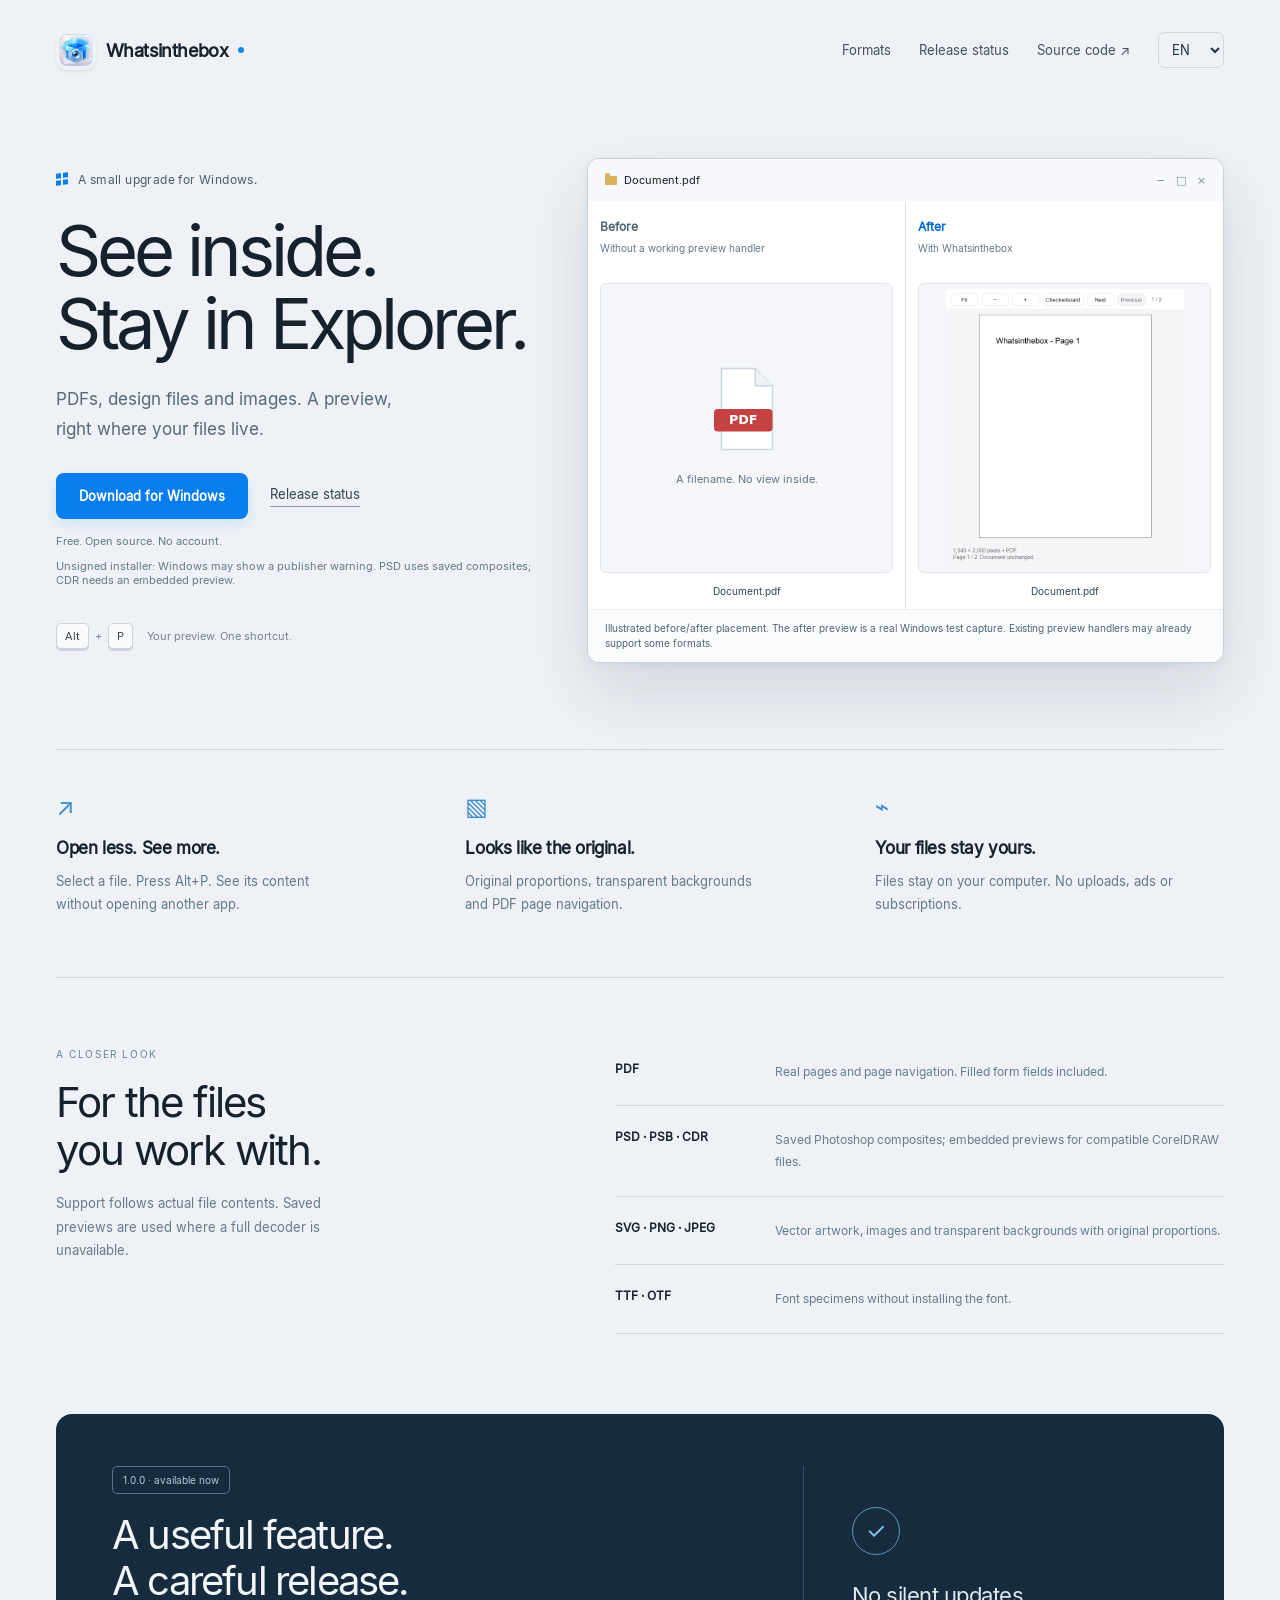
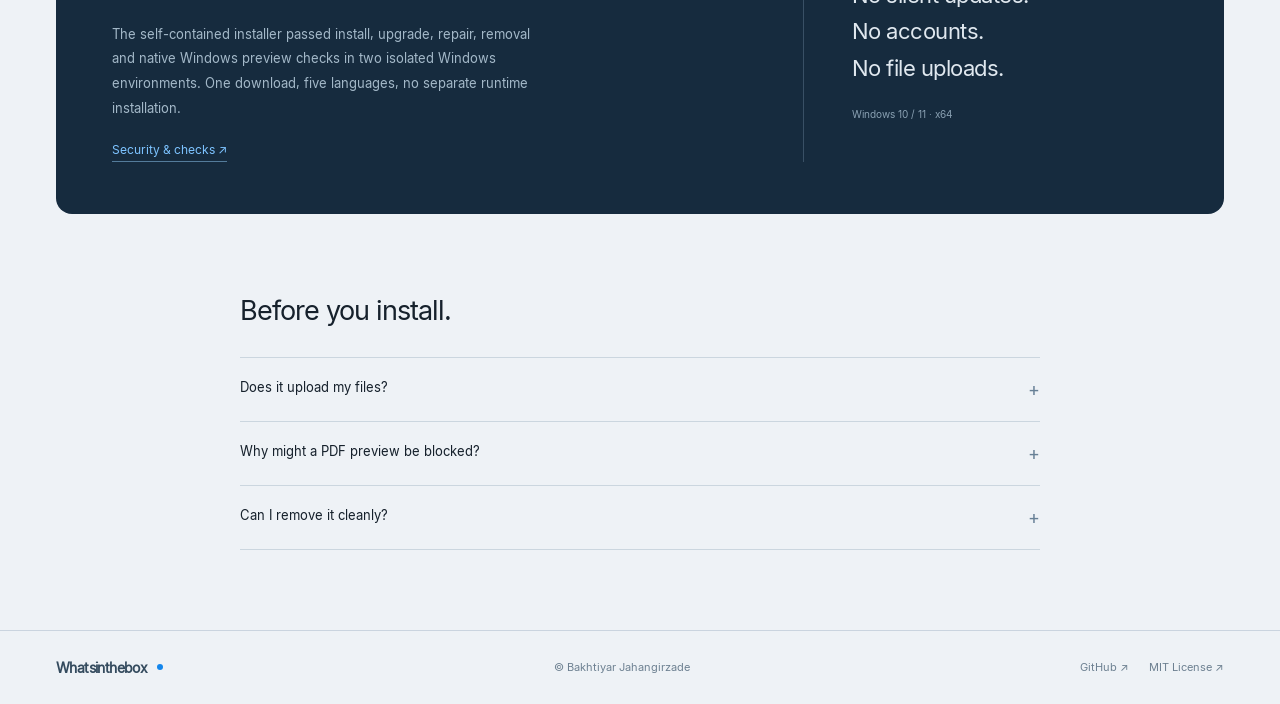
==== commit 79362dba: "Show-before-after-preview-comparison" ====
--- a/website/index.html
+++ b/website/index.html
@@ -15,7 +15,7 @@
 <main id="main">
  <section class="hero">
   <div class="hero-copy"><div class="platform"><span class="windows-mark" aria-hidden="true"><i></i><i></i><i></i><i></i></span><span data-i="eyebrow">A small upgrade for Windows.</span></div><h1 data-i="title">See inside.<br>Stay in Explorer.</h1><p class="lede" data-i="description">PDFs, design files and images. A preview, right where your files live.</p><div class="actions"><a class="primary" id="download" href="https://github.com/bakhtiyarjahangirzade/Whatsinthebox/releases/download/v1.0.0/Whatsinthebox-1.0.0-Setup.exe" data-i="download">Download for Windows</a><a class="secondary" href="#release" data-i="releaseNav">Release status</a></div><p class="micro" data-i="free">Free. Open source. No account.</p><p class="micro" data-i="limits">Unsigned installer: Windows may show a publisher warning. PSD uses saved composites; CDR needs an embedded preview.</p><div class="shortcut"><kbd>Alt</kbd><span>+</span><kbd>P</kbd><span data-i="shortcut">Your preview. One shortcut.</span></div></div>
-  <figure class="product"><div class="window-head"><span class="window-title"><span class="folder" aria-hidden="true"></span>Whatsinthebox</span><span class="window-controls" aria-hidden="true">− &nbsp; □ &nbsp; ×</span></div><div class="window-address"><span aria-hidden="true">← &nbsp; ↑</span><span>Files &nbsp; / &nbsp; Preview</span></div><div class="window-content"><div class="sample-files"><div class="sample-heading" data-i="sampleFiles">Example files</div><div class="file selected"><span class="file-icon pdf">PDF</span><span>Document.pdf<small>PDF document</small></span></div><div class="file"><span class="file-icon psd">PSD</span><span>Artwork.psd<small>Design file</small></span></div><div class="file"><span class="file-icon svg">SVG</span><span>Illustration.svg<small>Vector image</small></span></div><div class="file"><span class="file-icon font">Aa</span><span>Typeface.otf<small>Font file</small></span></div><div class="local-note"><span aria-hidden="true">◉</span><span data-i="local">On your computer.</span></div></div><div class="preview"><img src="assets/preview.png" alt="PDF preview control captured during a Windows integration test" width="650" height="760"></div></div><figcaption data-i="capture">Explorer placement illustrated. Preview image captured from a Windows integration test.</figcaption></figure>
+  <figure class="product comparison"><div class="window-head"><span class="window-title"><span class="folder" aria-hidden="true"></span>Document.pdf</span><span class="window-controls" aria-hidden="true">− &nbsp; □ &nbsp; ×</span></div><div class="comparison-grid"><section class="comparison-side"><h2 data-i="before">Before</h2><p class="comparison-description" data-i="beforeBody">Without a working preview handler</p><div class="comparison-stage before-stage"><svg class="document-placeholder" viewBox="0 0 88 112" aria-hidden="true"><path d="M10 2h45l23 23v85H10z" fill="#fff" stroke="#cbd6df" stroke-width="2"/><path d="M55 2v23h23" fill="#edf2f7" stroke="#cbd6df" stroke-width="2"/><rect x="0" y="56" width="78" height="30" rx="5" fill="#c44242"/><text x="39" y="76" text-anchor="middle" fill="white" font-family="system-ui,sans-serif" font-size="17" font-weight="600">PDF</text></svg><p data-i="beforeHint">A filename. No view inside.</p></div><div class="comparison-file">Document.pdf</div></section><section class="comparison-side after-side"><h2 data-i="after">After</h2><p class="comparison-description" data-i="afterBody">With Whatsinthebox</p><div class="comparison-stage after-stage"><img src="assets/preview.png" alt="Actual PDF preview captured during a Windows integration test" width="650" height="760"></div><div class="comparison-file">Document.pdf</div></section></div><figcaption data-i="capture">Illustrated before/after placement. The after preview is a real Windows test capture. Existing preview handlers may already support some formats.</figcaption></figure>
  </section>
  <section class="benefits" aria-label="Features"><article><span class="feature-icon" aria-hidden="true">↗</span><h2 data-i="oneTitle">Open less. See more.</h2><p data-i="oneBody">Select a file. Press Alt+P. See its content without opening another app.</p></article><article><span class="feature-icon" aria-hidden="true">▧</span><h2 data-i="twoTitle">Looks like the original.</h2><p data-i="twoBody">Original proportions, transparent backgrounds and PDF page navigation.</p></article><article><span class="feature-icon" aria-hidden="true">⌁</span><h2 data-i="threeTitle">Your files stay yours.</h2><p data-i="threeBody">Files stay on your computer. No uploads, ads or subscriptions.</p></article></section>
  <section id="formats" class="formats"><div><p class="eyebrow" data-i="formatEyebrow">A closer look</p><h2 data-i="formatTitle">For the files<br>you work with.</h2><p data-i="formatNote">Support follows the file's actual contents. Saved previews are used where a full decoder is unavailable.</p></div><dl><div><dt>PDF</dt><dd data-i="pdfDescription">Real pages and page navigation. Filled form fields included.</dd></div><div><dt>PSD · PSB · CDR</dt><dd data-i="designDescription">Saved composites for Photoshop; embedded previews for compatible CorelDRAW files.</dd></div><div><dt>SVG · PNG · JPEG</dt><dd data-i="imageDescription">Vector artwork, images and transparent backgrounds, with original proportions.</dd></div><div><dt>TTF · OTF</dt><dd data-i="fontDescription">A font specimen, without installing the font.</dd></div></dl></section>
--- a/website/style.css
+++ b/website/style.css
@@ -2,3 +2,6 @@
 @media(max-width:1000px){.navigation,main,footer{padding-left:30px;padding-right:30px}.hero{gap:28px}.hero h1{letter-spacing:-2.8px;font-size:56px}.window-content{min-height:280px}.sample-files{padding:12px 7px}.file{padding:8px 5px}.preview img{max-height:265px}.benefits{gap:30px}.formats{gap:35px}.release{padding:40px;gap:35px}.release aside{padding-left:30px}}
 @media(max-width:720px){html{scroll-padding-top:20px}.navigation{padding:20px}.brand{font-size:15px}.brand img{width:31px;height:31px}nav{gap:14px}nav>a:not(.github){display:none}nav .github{font-size:11px}select{padding:6px;font-size:11px}main{padding:0 22px}.hero{grid-template-columns:1fr;padding:40px 0 55px;gap:38px}.hero h1{font-size:57px}.lede{max-width:440px;font-size:16px}.product{transform:none;max-width:500px;width:100%;justify-self:center}.window-content{min-height:300px}.preview img{max-height:300px}.benefits{grid-template-columns:1fr;gap:30px;padding:35px 0 45px}.benefits article{display:grid;grid-template-columns:32px 1fr;gap:0 17px}.benefits h2{margin:0 0 8px}.benefits p{grid-column:2;max-width:none}.formats{grid-template-columns:1fr;gap:20px;padding:40px 0 50px}.formats h2{font-size:37px}.formats dl>div{grid-template-columns:105px 1fr;gap:10px}.release{padding:30px 24px;grid-template-columns:1fr;gap:24px}.release h2{font-size:35px}.release aside{border-left:0;border-top:1px solid #395065;padding:24px 0 0;display:grid;grid-template-columns:48px 1fr;gap:0 20px}.release aside p{font-size:17px;margin:0}.release-platform{grid-column:2;margin-top:10px}.faq{padding:50px 0}.faq h2{font-size:26px}footer{padding:24px 22px;flex-wrap:wrap;gap:20px}footer>span{order:3;width:100%}}
 @media(prefers-reduced-motion:reduce){html{scroll-behavior:auto}*{transition:none!important}}
+
+/* One file, two outcomes. Preview artwork always uses uniform scaling. */
+.comparison{transform:none}.comparison-grid{display:grid;grid-template-columns:1fr 1fr}.comparison-side{min-width:0;padding:18px 12px 12px}.comparison-side+.comparison-side{border-left:1px solid #d7e0e9}.comparison-side h2{margin:0;color:#526576;font-size:12px;font-weight:650}.after-side h2{color:#0066d1}.comparison-description{font-size:10px;line-height:1.5;color:#657787;min-height:30px;margin:7px 0 12px}.comparison-stage{height:290px;background:#f4f6f9;display:flex;align-items:center;justify-content:center;overflow:hidden;border:1px solid #e1e7ee;border-radius:6px}.before-stage{flex-direction:column;gap:20px;padding:14px}.document-placeholder{width:66px;height:84px;flex-shrink:0}.before-stage p{font-size:11px;text-align:center;line-height:1.6;color:#657787;max-width:150px;margin:0}.after-stage{padding:5px}.after-stage img{display:block;max-width:100%;max-height:100%;width:auto;height:auto;object-fit:contain}.comparison-file{font-size:10px;color:#354654;text-align:center;padding-top:12px}.comparison figcaption{font-size:10px;color:#526576}@media(max-width:720px){.comparison-stage{height:250px}.comparison-side{padding:15px 8px 10px}.comparison-description{min-height:45px}.comparison-file{font-size:9px}}
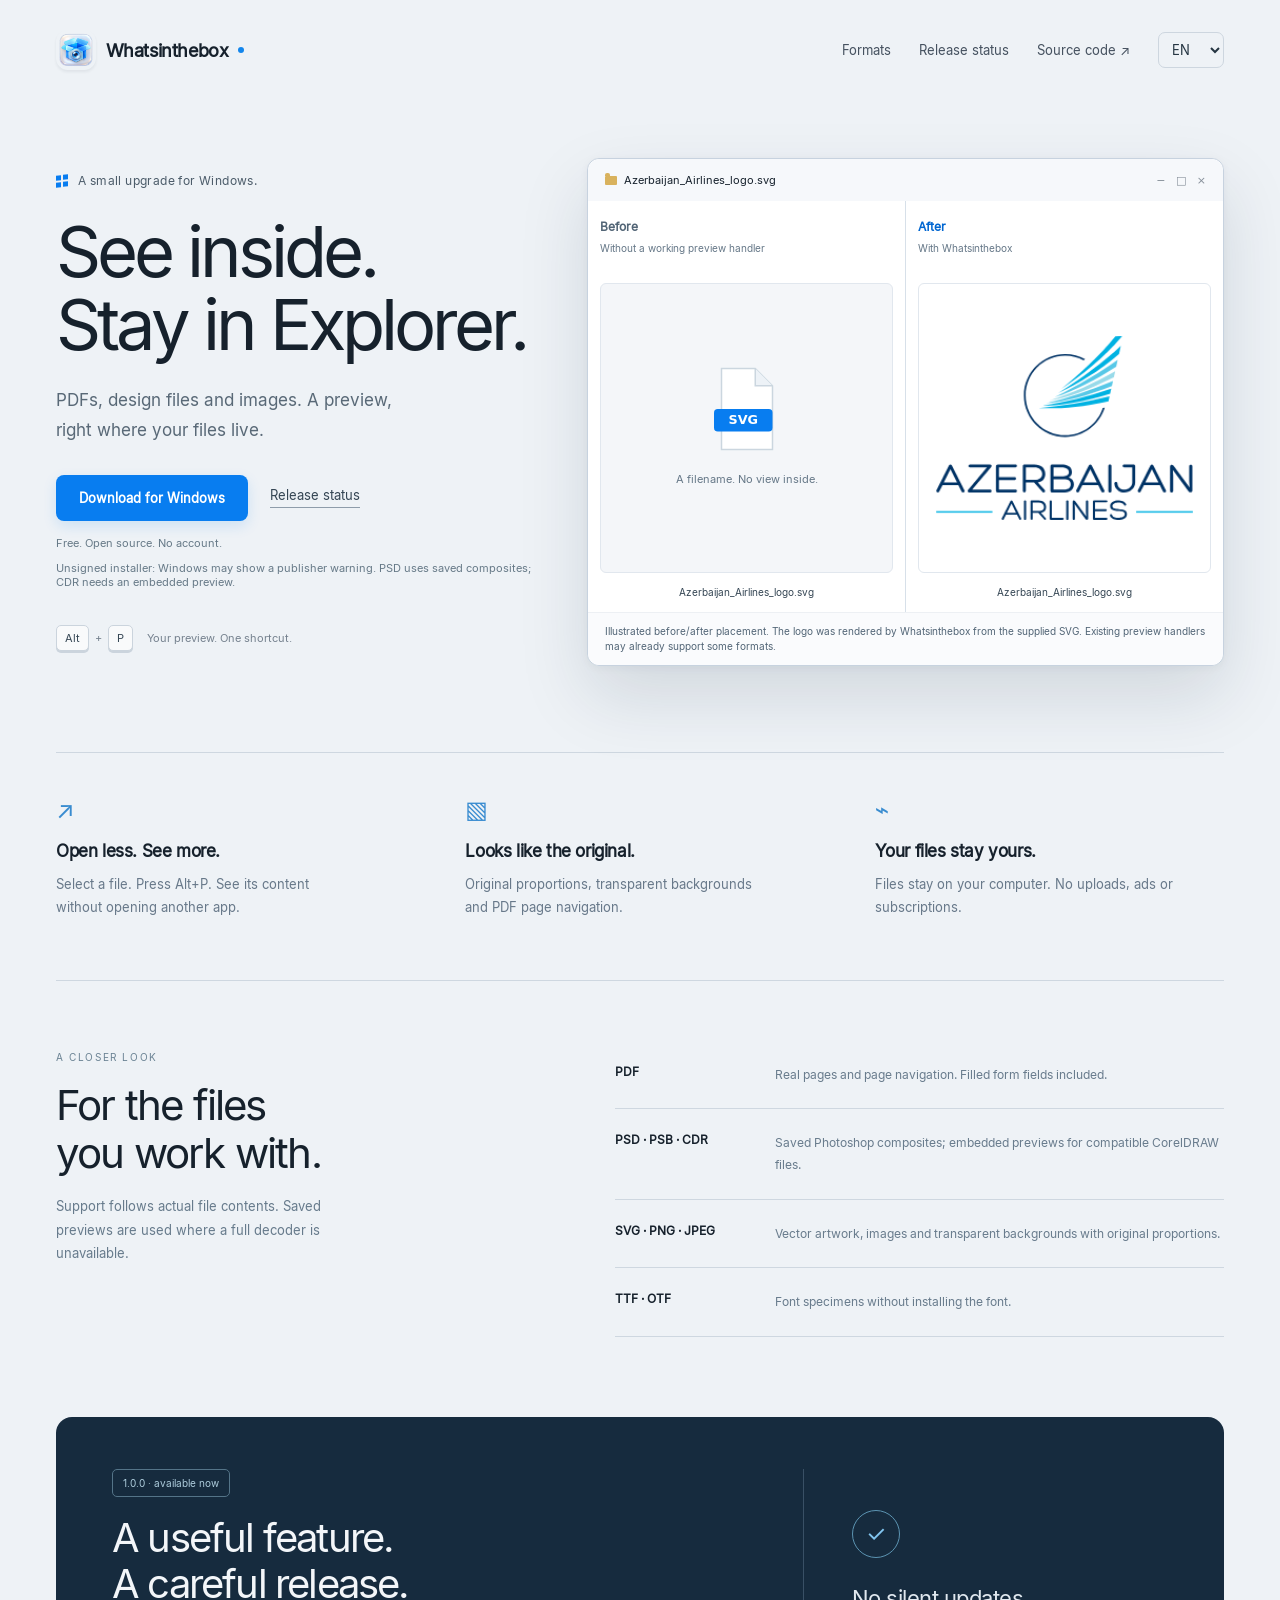
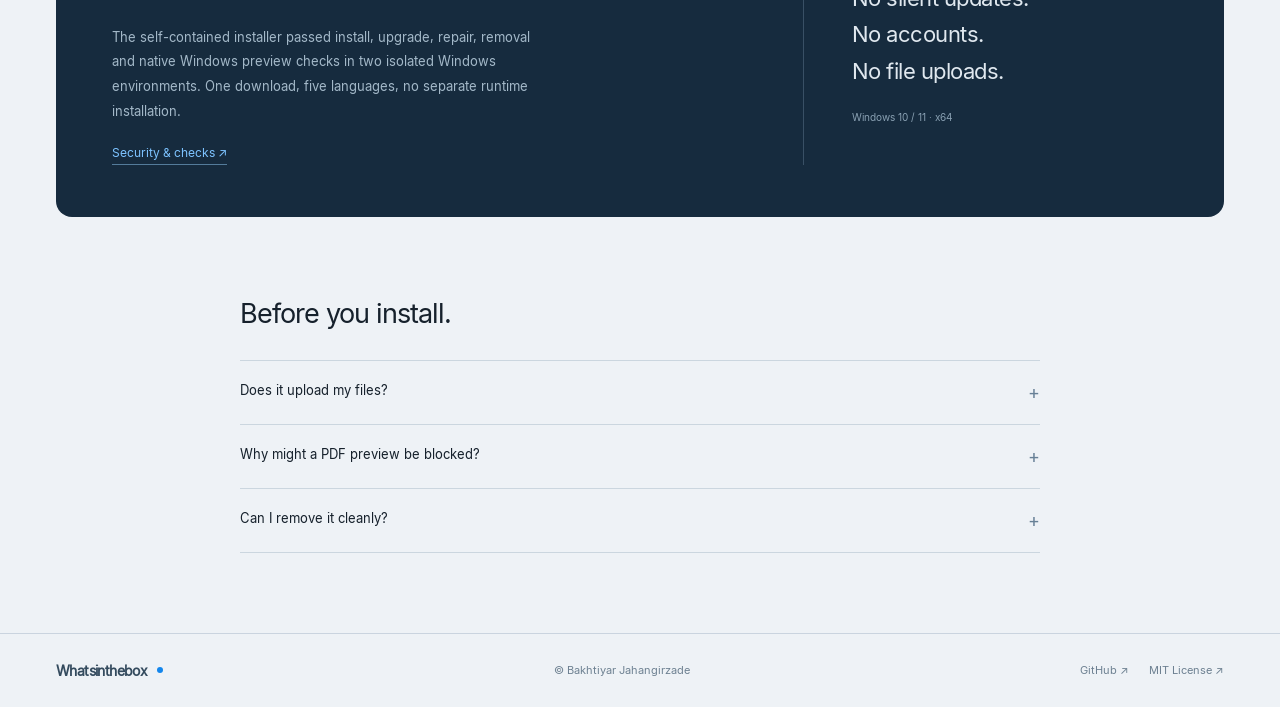
==== commit 77f7c715: "Replace-empty-PDF-demo-with-user-supplied-SVG-preview" ====
--- a/website/index.html
+++ b/website/index.html
@@ -15,7 +15,7 @@
 <main id="main">
  <section class="hero">
   <div class="hero-copy"><div class="platform"><span class="windows-mark" aria-hidden="true"><i></i><i></i><i></i><i></i></span><span data-i="eyebrow">A small upgrade for Windows.</span></div><h1 data-i="title">See inside.<br>Stay in Explorer.</h1><p class="lede" data-i="description">PDFs, design files and images. A preview, right where your files live.</p><div class="actions"><a class="primary" id="download" href="https://github.com/bakhtiyarjahangirzade/Whatsinthebox/releases/download/v1.0.0/Whatsinthebox-1.0.0-Setup.exe" data-i="download">Download for Windows</a><a class="secondary" href="#release" data-i="releaseNav">Release status</a></div><p class="micro" data-i="free">Free. Open source. No account.</p><p class="micro" data-i="limits">Unsigned installer: Windows may show a publisher warning. PSD uses saved composites; CDR needs an embedded preview.</p><div class="shortcut"><kbd>Alt</kbd><span>+</span><kbd>P</kbd><span data-i="shortcut">Your preview. One shortcut.</span></div></div>
-  <figure class="product comparison"><div class="window-head"><span class="window-title"><span class="folder" aria-hidden="true"></span>Document.pdf</span><span class="window-controls" aria-hidden="true">− &nbsp; □ &nbsp; ×</span></div><div class="comparison-grid"><section class="comparison-side"><h2 data-i="before">Before</h2><p class="comparison-description" data-i="beforeBody">Without a working preview handler</p><div class="comparison-stage before-stage"><svg class="document-placeholder" viewBox="0 0 88 112" aria-hidden="true"><path d="M10 2h45l23 23v85H10z" fill="#fff" stroke="#cbd6df" stroke-width="2"/><path d="M55 2v23h23" fill="#edf2f7" stroke="#cbd6df" stroke-width="2"/><rect x="0" y="56" width="78" height="30" rx="5" fill="#c44242"/><text x="39" y="76" text-anchor="middle" fill="white" font-family="system-ui,sans-serif" font-size="17" font-weight="600">PDF</text></svg><p data-i="beforeHint">A filename. No view inside.</p></div><div class="comparison-file">Document.pdf</div></section><section class="comparison-side after-side"><h2 data-i="after">After</h2><p class="comparison-description" data-i="afterBody">With Whatsinthebox</p><div class="comparison-stage after-stage"><img src="assets/preview.png" alt="Actual PDF preview captured during a Windows integration test" width="650" height="760"></div><div class="comparison-file">Document.pdf</div></section></div><figcaption data-i="capture">Illustrated before/after placement. The after preview is a real Windows test capture. Existing preview handlers may already support some formats.</figcaption></figure>
+  <figure class="product comparison"><div class="window-head"><span class="window-title"><span class="folder" aria-hidden="true"></span>Azerbaijan_Airlines_logo.svg</span><span class="window-controls" aria-hidden="true">− &nbsp; □ &nbsp; ×</span></div><div class="comparison-grid"><section class="comparison-side"><h2 data-i="before">Before</h2><p class="comparison-description" data-i="beforeBody">Without a working preview handler</p><div class="comparison-stage before-stage"><svg class="document-placeholder" viewBox="0 0 88 112" aria-hidden="true"><path d="M10 2h45l23 23v85H10z" fill="#fff" stroke="#cbd6df" stroke-width="2"/><path d="M55 2v23h23" fill="#edf2f7" stroke="#cbd6df" stroke-width="2"/><rect x="0" y="56" width="78" height="30" rx="5" fill="#087df0"/><text x="39" y="76" text-anchor="middle" fill="white" font-family="system-ui,sans-serif" font-size="17" font-weight="600">SVG</text></svg><p data-i="beforeHint">A filename. No view inside.</p></div><div class="comparison-file">Azerbaijan_Airlines_logo.svg</div></section><section class="comparison-side after-side"><h2 data-i="after">After</h2><p class="comparison-description" data-i="afterBody">With Whatsinthebox</p><div class="comparison-stage after-stage"><img src="assets/logo-preview.png" alt="Azerbaijan Airlines logo rendered by Whatsinthebox from the supplied SVG" width="246" height="177"></div><div class="comparison-file">Azerbaijan_Airlines_logo.svg</div></section></div><figcaption data-i="capture">Illustrated before/after placement. The after preview is a real Windows test capture. Existing preview handlers may already support some formats.</figcaption></figure>
  </section>
  <section class="benefits" aria-label="Features"><article><span class="feature-icon" aria-hidden="true">↗</span><h2 data-i="oneTitle">Open less. See more.</h2><p data-i="oneBody">Select a file. Press Alt+P. See its content without opening another app.</p></article><article><span class="feature-icon" aria-hidden="true">▧</span><h2 data-i="twoTitle">Looks like the original.</h2><p data-i="twoBody">Original proportions, transparent backgrounds and PDF page navigation.</p></article><article><span class="feature-icon" aria-hidden="true">⌁</span><h2 data-i="threeTitle">Your files stay yours.</h2><p data-i="threeBody">Files stay on your computer. No uploads, ads or subscriptions.</p></article></section>
  <section id="formats" class="formats"><div><p class="eyebrow" data-i="formatEyebrow">A closer look</p><h2 data-i="formatTitle">For the files<br>you work with.</h2><p data-i="formatNote">Support follows the file's actual contents. Saved previews are used where a full decoder is unavailable.</p></div><dl><div><dt>PDF</dt><dd data-i="pdfDescription">Real pages and page navigation. Filled form fields included.</dd></div><div><dt>PSD · PSB · CDR</dt><dd data-i="designDescription">Saved composites for Photoshop; embedded previews for compatible CorelDRAW files.</dd></div><div><dt>SVG · PNG · JPEG</dt><dd data-i="imageDescription">Vector artwork, images and transparent backgrounds, with original proportions.</dd></div><div><dt>TTF · OTF</dt><dd data-i="fontDescription">A font specimen, without installing the font.</dd></div></dl></section>
--- a/website/style.css
+++ b/website/style.css
@@ -5,3 +5,5 @@
 
 /* One file, two outcomes. Preview artwork always uses uniform scaling. */
 .comparison{transform:none}.comparison-grid{display:grid;grid-template-columns:1fr 1fr}.comparison-side{min-width:0;padding:18px 12px 12px}.comparison-side+.comparison-side{border-left:1px solid #d7e0e9}.comparison-side h2{margin:0;color:#526576;font-size:12px;font-weight:650}.after-side h2{color:#0066d1}.comparison-description{font-size:10px;line-height:1.5;color:#657787;min-height:30px;margin:7px 0 12px}.comparison-stage{height:290px;background:#f4f6f9;display:flex;align-items:center;justify-content:center;overflow:hidden;border:1px solid #e1e7ee;border-radius:6px}.before-stage{flex-direction:column;gap:20px;padding:14px}.document-placeholder{width:66px;height:84px;flex-shrink:0}.before-stage p{font-size:11px;text-align:center;line-height:1.6;color:#657787;max-width:150px;margin:0}.after-stage{padding:5px}.after-stage img{display:block;max-width:100%;max-height:100%;width:auto;height:auto;object-fit:contain}.comparison-file{font-size:10px;color:#354654;text-align:center;padding-top:12px}.comparison figcaption{font-size:10px;color:#526576}@media(max-width:720px){.comparison-stage{height:250px}.comparison-side{padding:15px 8px 10px}.comparison-description{min-height:45px}.comparison-file{font-size:9px}}
+
+.comparison-file{overflow-wrap:anywhere;line-height:1.5}.after-stage{background:white;padding:16px}.after-stage img{width:100%;height:100%;object-fit:contain}
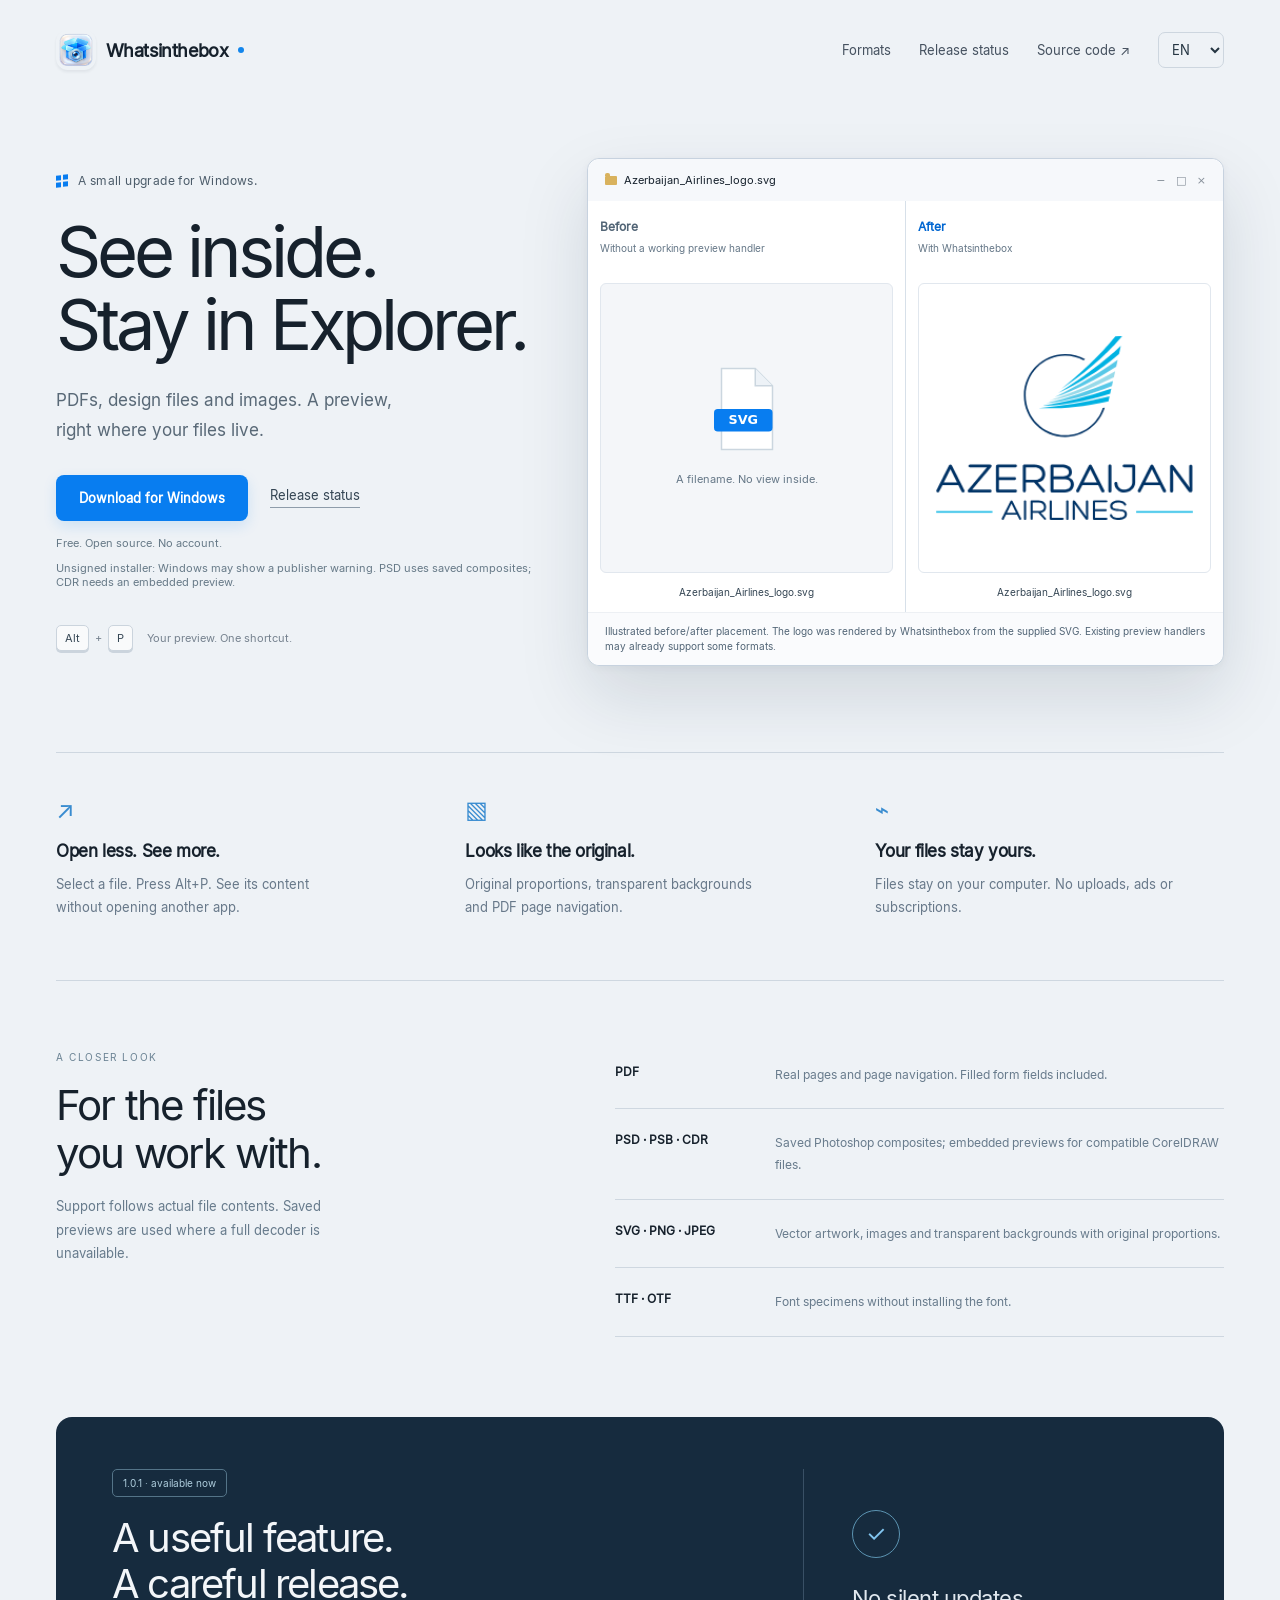
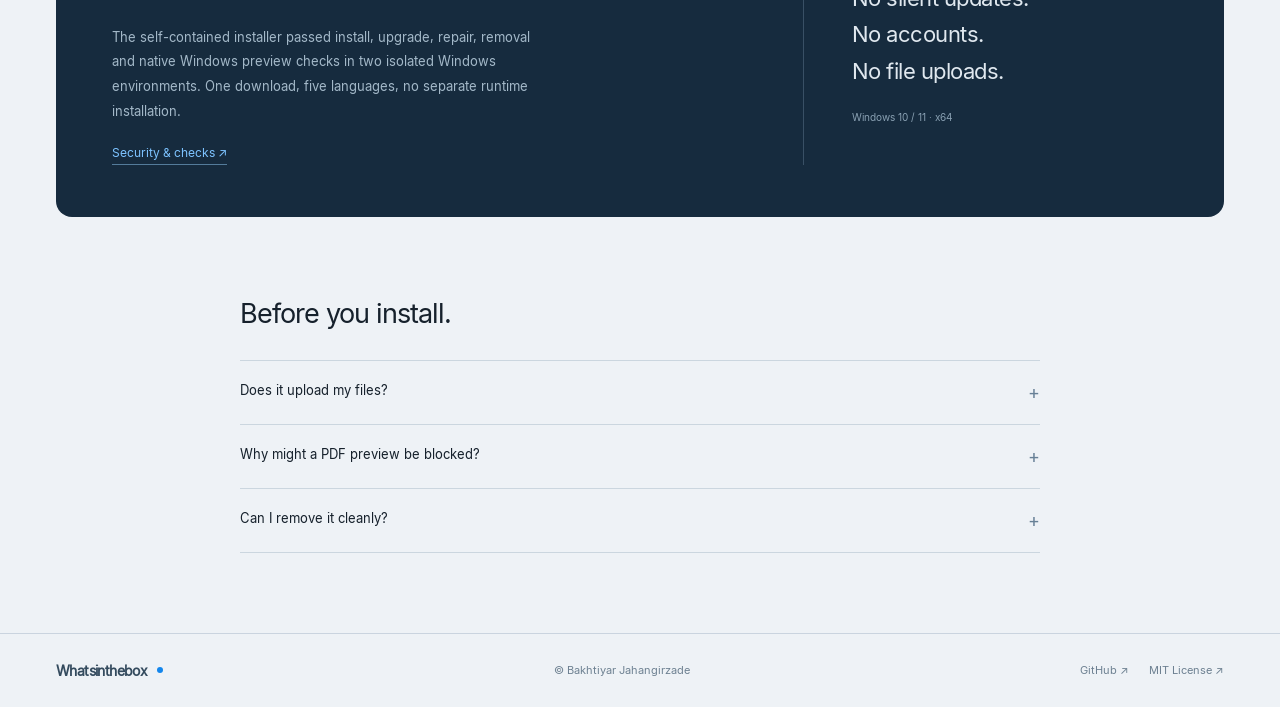
==== commit 1060418a: "Publish verified automatic preview integration release 1.0.1" ====
--- a/website/index.html
+++ b/website/index.html
@@ -14,12 +14,12 @@
 <header class="navigation"><a class="brand" href="/" aria-label="Whatsinthebox home"><img src="assets/icon.png" width="40" height="40" alt="">Whatsinthebox<span class="brand-dot"></span></a><nav aria-label="Main"><a href="#formats" data-i="formats">Formats</a><a href="#release" data-i="releaseNav">Release status</a><a class="github" href="https://github.com/bakhtiyarjahangirzade/Whatsinthebox" data-i="source">Source code ↗</a><select id="language" aria-label="Language"><option value="en">EN</option><option value="ru">RU</option><option value="de">DE</option><option value="zh">中文</option><option value="tr">TR</option></select></nav></header>
 <main id="main">
  <section class="hero">
-  <div class="hero-copy"><div class="platform"><span class="windows-mark" aria-hidden="true"><i></i><i></i><i></i><i></i></span><span data-i="eyebrow">A small upgrade for Windows.</span></div><h1 data-i="title">See inside.<br>Stay in Explorer.</h1><p class="lede" data-i="description">PDFs, design files and images. A preview, right where your files live.</p><div class="actions"><a class="primary" id="download" href="https://github.com/bakhtiyarjahangirzade/Whatsinthebox/releases/download/v1.0.0/Whatsinthebox-1.0.0-Setup.exe" data-i="download">Download for Windows</a><a class="secondary" href="#release" data-i="releaseNav">Release status</a></div><p class="micro" data-i="free">Free. Open source. No account.</p><p class="micro" data-i="limits">Unsigned installer: Windows may show a publisher warning. PSD uses saved composites; CDR needs an embedded preview.</p><div class="shortcut"><kbd>Alt</kbd><span>+</span><kbd>P</kbd><span data-i="shortcut">Your preview. One shortcut.</span></div></div>
-  <figure class="product comparison"><div class="window-head"><span class="window-title"><span class="folder" aria-hidden="true"></span>Azerbaijan_Airlines_logo.svg</span><span class="window-controls" aria-hidden="true">− &nbsp; □ &nbsp; ×</span></div><div class="comparison-grid"><section class="comparison-side"><h2 data-i="before">Before</h2><p class="comparison-description" data-i="beforeBody">Without a working preview handler</p><div class="comparison-stage before-stage"><svg class="document-placeholder" viewBox="0 0 88 112" aria-hidden="true"><path d="M10 2h45l23 23v85H10z" fill="#fff" stroke="#cbd6df" stroke-width="2"/><path d="M55 2v23h23" fill="#edf2f7" stroke="#cbd6df" stroke-width="2"/><rect x="0" y="56" width="78" height="30" rx="5" fill="#087df0"/><text x="39" y="76" text-anchor="middle" fill="white" font-family="system-ui,sans-serif" font-size="17" font-weight="600">SVG</text></svg><p data-i="beforeHint">A filename. No view inside.</p></div><div class="comparison-file">Azerbaijan_Airlines_logo.svg</div></section><section class="comparison-side after-side"><h2 data-i="after">After</h2><p class="comparison-description" data-i="afterBody">With Whatsinthebox</p><div class="comparison-stage after-stage"><img src="assets/logo-preview.png" alt="Azerbaijan Airlines logo rendered by Whatsinthebox from the supplied SVG" width="246" height="177"></div><div class="comparison-file">Azerbaijan_Airlines_logo.svg</div></section></div><figcaption data-i="capture">Illustrated before/after placement. The after preview is a real Windows test capture. Existing preview handlers may already support some formats.</figcaption></figure>
+  <div class="hero-copy"><div class="platform"><span class="windows-mark" aria-hidden="true"><i></i><i></i><i></i><i></i></span><span data-i="eyebrow">A small upgrade for Windows.</span></div><h1 data-i="title">See inside.<br>Stay in Explorer.</h1><p class="lede" data-i="description">PDFs, design files and images. A preview, right where your files live.</p><div class="actions"><a class="primary" id="download" href="https://github.com/bakhtiyarjahangirzade/Whatsinthebox/releases/download/v1.0.1/Whatsinthebox-1.0.1-Setup.exe" data-i="download">Download for Windows</a><a class="secondary" href="#release" data-i="releaseNav">Release status</a></div><p class="micro" data-i="free">Free. Open source. No account.</p><p class="micro" data-i="limits">Unsigned installer: Windows may show a publisher warning. PSD uses saved composites; CDR needs an embedded preview.</p><div class="shortcut"><kbd>Alt</kbd><span>+</span><kbd>P</kbd><span data-i="shortcut">Your preview. One shortcut.</span></div></div>
+  <figure class="product comparison"><div class="window-head"><span class="window-title"><span class="folder" aria-hidden="true"></span>Azerbaijan_Airlines_logo.svg</span><span class="window-controls" aria-hidden="true">− &nbsp; □ &nbsp; ×</span></div><div class="comparison-grid"><section class="comparison-side"><h2 data-i="before">Before</h2><p class="comparison-description" data-i="beforeBody">Without a working preview handler</p><div class="comparison-stage before-stage"><svg class="document-placeholder" viewBox="0 0 88 112" aria-hidden="true"><path d="M10 2h45l23 23v85H10z" fill="#fff" stroke="#cbd6df" stroke-width="2"/><path d="M55 2v23h23" fill="#edf2f7" stroke="#cbd6df" stroke-width="2"/><rect x="0" y="56" width="78" height="30" rx="5" fill="#087df0"/><text x="39" y="76" text-anchor="middle" fill="white" font-family="system-ui,sans-serif" font-size="17" font-weight="600">SVG</text></svg><p data-i="beforeHint">A filename. No view inside.</p></div><div class="comparison-file">Azerbaijan_Airlines_logo.svg</div></section><section class="comparison-side after-side"><h2 data-i="after">After</h2><p class="comparison-description" data-i="afterBody">With Whatsinthebox</p><div class="comparison-stage after-stage"><img src="assets/logo-preview.png" alt="Azerbaijan Airlines logo rendered by Whatsinthebox from the supplied SVG" width="246" height="177"></div><div class="comparison-file">Azerbaijan_Airlines_logo.svg</div></section></div><figcaption data-i="capture">Illustrated before/after placement. The logo was rendered by Whatsinthebox from the supplied SVG. Existing preview handlers may already support some formats.</figcaption></figure>
  </section>
  <section class="benefits" aria-label="Features"><article><span class="feature-icon" aria-hidden="true">↗</span><h2 data-i="oneTitle">Open less. See more.</h2><p data-i="oneBody">Select a file. Press Alt+P. See its content without opening another app.</p></article><article><span class="feature-icon" aria-hidden="true">▧</span><h2 data-i="twoTitle">Looks like the original.</h2><p data-i="twoBody">Original proportions, transparent backgrounds and PDF page navigation.</p></article><article><span class="feature-icon" aria-hidden="true">⌁</span><h2 data-i="threeTitle">Your files stay yours.</h2><p data-i="threeBody">Files stay on your computer. No uploads, ads or subscriptions.</p></article></section>
  <section id="formats" class="formats"><div><p class="eyebrow" data-i="formatEyebrow">A closer look</p><h2 data-i="formatTitle">For the files<br>you work with.</h2><p data-i="formatNote">Support follows the file's actual contents. Saved previews are used where a full decoder is unavailable.</p></div><dl><div><dt>PDF</dt><dd data-i="pdfDescription">Real pages and page navigation. Filled form fields included.</dd></div><div><dt>PSD · PSB · CDR</dt><dd data-i="designDescription">Saved composites for Photoshop; embedded previews for compatible CorelDRAW files.</dd></div><div><dt>SVG · PNG · JPEG</dt><dd data-i="imageDescription">Vector artwork, images and transparent backgrounds, with original proportions.</dd></div><div><dt>TTF · OTF</dt><dd data-i="fontDescription">A font specimen, without installing the font.</dd></div></dl></section>
- <section id="release" class="release"><div><span class="status-label" data-i="status">1.0.0 · available now</span><h2 data-i="releaseTitle">A useful feature.<br>A careful release.</h2><p data-i="releaseBody">The self-contained installer passed install, upgrade, repair, removal and native Windows preview checks in two isolated Windows environments. One download, five languages, no separate runtime installation.</p><a href="https://github.com/bakhtiyarjahangirzade/Whatsinthebox/blob/main/docs/verification.md" data-i="security">Security & checks ↗</a></div><aside><span class="release-symbol" aria-hidden="true">✓</span><p data-i="releaseAside">No silent updates.<br>No accounts.<br>No file uploads.</p><span class="release-platform">Windows 10 / 11 · x64</span></aside></section>
+ <section id="release" class="release"><div><span class="status-label" data-i="status">1.0.1 · available now</span><h2 data-i="releaseTitle">A useful feature.<br>A careful release.</h2><p data-i="releaseBody">The self-contained installer passed install, upgrade, repair, removal and native Windows preview checks in two isolated Windows environments. One download, five languages, no separate runtime installation.</p><a href="https://github.com/bakhtiyarjahangirzade/Whatsinthebox/blob/main/docs/verification.md" data-i="security">Security & checks ↗</a></div><aside><span class="release-symbol" aria-hidden="true">✓</span><p data-i="releaseAside">No silent updates.<br>No accounts.<br>No file uploads.</p><span class="release-platform">Windows 10 / 11 · x64</span></aside></section>
  <section class="faq"><h2 data-i="faqTitle">Before you install.</h2><details><summary data-i="faq1">Does it upload my files?</summary><p data-i="faq1Answer">No. Preview rendering stays local. The update checker only requests public release metadata from GitHub.</p></details><details><summary data-i="faq2">Why might a PDF preview be blocked?</summary><p data-i="faq2Answer">Windows can block downloaded files before invoking a preview handler. A per-file permission action is available for PDFs you trust. Password-protected and damaged files may need separate handling.</p></details><details><summary data-i="faq3">Can I remove it cleanly?</summary><p data-i="faq3Answer">Yes. The uninstaller restores the preview registrations it replaced. Clean install, update, repair and removal passed the 1.0 verification.</p></details></section>
 </main>
 <footer><a class="brand" href="/">Whatsinthebox<span class="brand-dot"></span></a><span>© Bakhtiyar Jahangirzade</span><div><a href="https://github.com/bakhtiyarjahangirzade/Whatsinthebox">GitHub ↗</a><a href="https://github.com/bakhtiyarjahangirzade/Whatsinthebox/blob/main/LICENSE">MIT License ↗</a></div></footer>
